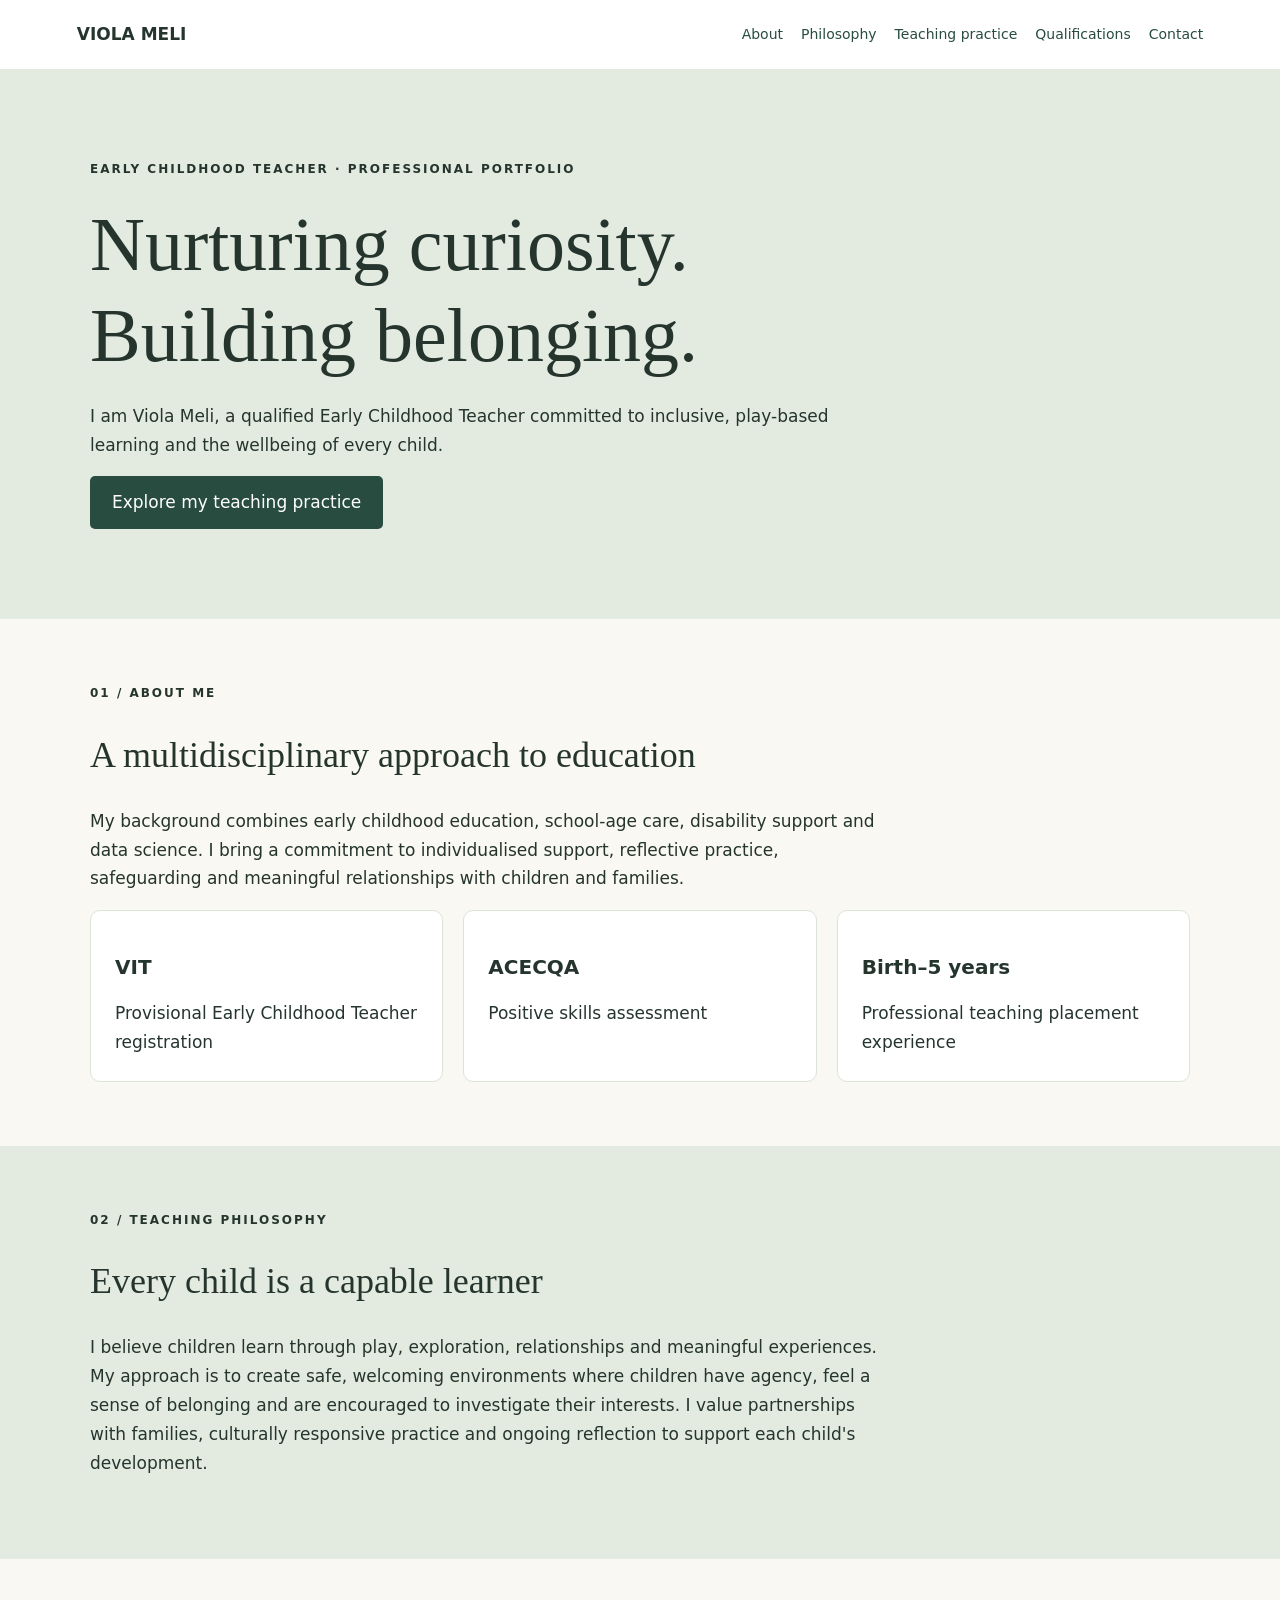
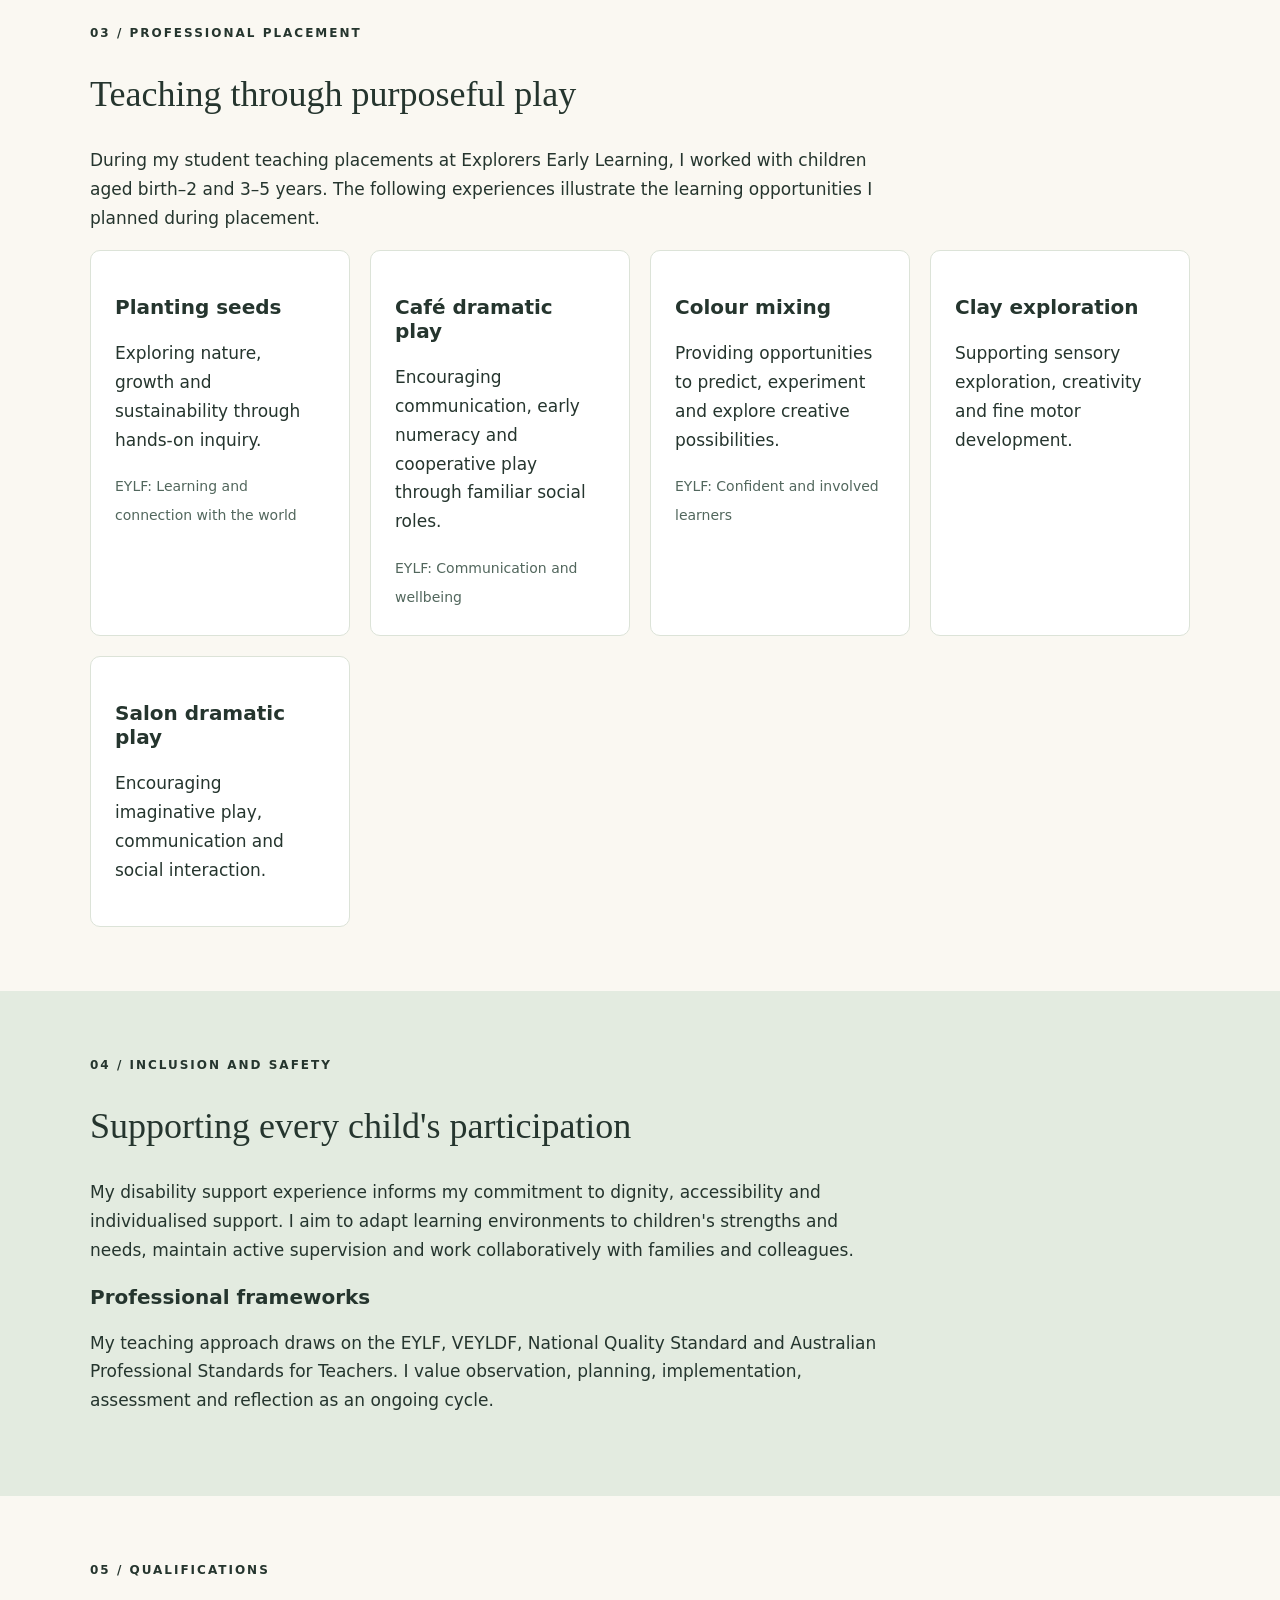
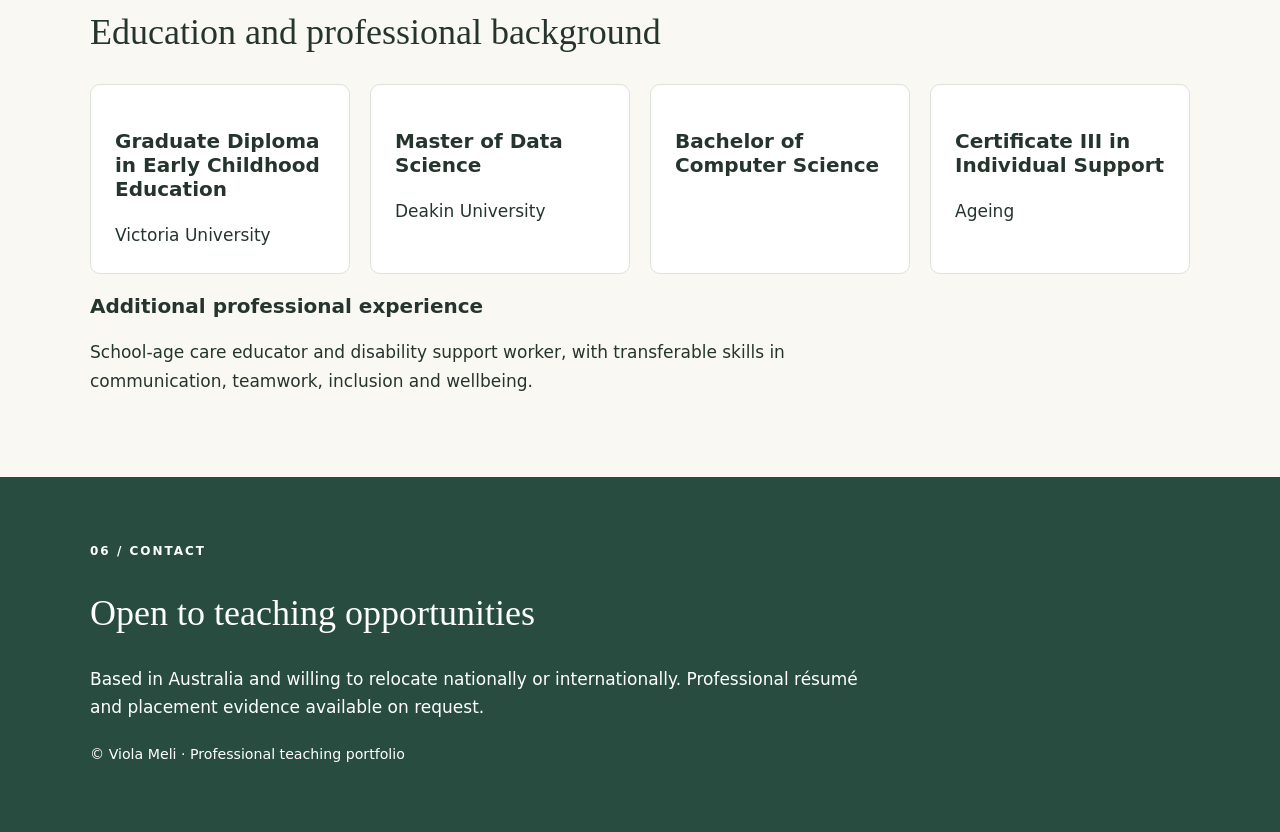
==== index.html @ 95e3c7f7 "Add files via upload Create professional teaching portfolio." ====
<!doctype html><html lang="en"><head><meta charset="utf-8"><meta name="viewport" content="width=device-width,initial-scale=1"><meta name="description" content="Viola Meli — Early Childhood Teacher professional portfolio"><title>Viola Meli | Early Childhood Teacher</title><style>
:root{--green:#284d40;--sage:#e3ebe0;--cream:#faf8f2;--ink:#25352e}*{box-sizing:border-box}html{scroll-behavior:smooth}body{margin:0;background:var(--cream);color:var(--ink);font:17px/1.7 system-ui,sans-serif}header,section,footer{padding:clamp(24px,5vw,70px) max(6vw,calc((100vw - 1100px)/2))}nav{display:flex;flex-wrap:wrap;gap:18px;align-items:center;padding:20px 6%;background:white}nav strong{margin-right:auto}a{color:var(--green)}nav a{text-decoration:none;font-size:14px}header{background:var(--sage);padding-top:90px;padding-bottom:90px}h1,h2,h3{line-height:1.2}h1,h2{font-family:Georgia,serif;font-weight:normal}h1{font-size:clamp(40px,7vw,76px);max-width:850px;margin:20px 0}h2{font-size:36px}h3{font-size:20px}.eyebrow{font-size:12px;letter-spacing:2px;text-transform:uppercase;font-weight:bold}.button{display:inline-block;background:var(--green);color:white;padding:12px 22px;border-radius:5px;text-decoration:none}.grid{display:grid;grid-template-columns:repeat(auto-fit,minmax(min(100%,250px),1fr));gap:20px}.tile{background:white;border:1px solid #dce3d8;border-radius:10px;padding:24px}.muted{color:#52675d;font-size:14px}.band{background:var(--sage)}footer{background:var(--green);color:white}footer a{color:white}p{max-width:800px}a:focus-visible{outline:3px solid #a67d34;outline-offset:4px}</style></head><body><nav aria-label="Main navigation"><strong>VIOLA MELI</strong><a href="#about">About</a><a href="#philosophy">Philosophy</a><a href="#practice">Teaching practice</a><a href="#qualifications">Qualifications</a><a href="#contact">Contact</a></nav><header><div class="eyebrow">Early Childhood Teacher · Professional Portfolio</div><h1>Nurturing curiosity.<br>Building belonging.</h1><p>I am Viola Meli, a qualified Early Childhood Teacher committed to inclusive, play-based learning and the wellbeing of every child.</p><a class="button" href="#practice">Explore my teaching practice</a></header><section id="about"><div class="eyebrow">01 / About me</div><h2>A multidisciplinary approach to education</h2><p>My background combines early childhood education, school-age care, disability support and data science. I bring a commitment to individualised support, reflective practice, safeguarding and meaningful relationships with children and families.</p><div class="grid"><article class="tile"><h3>VIT</h3>Provisional Early Childhood Teacher registration</article><article class="tile"><h3>ACECQA</h3>Positive skills assessment</article><article class="tile"><h3>Birth–5 years</h3>Professional teaching placement experience</article></div></section><section id="philosophy" class="band"><div class="eyebrow">02 / Teaching philosophy</div><h2>Every child is a capable learner</h2><p>I believe children learn through play, exploration, relationships and meaningful experiences. My approach is to create safe, welcoming environments where children have agency, feel a sense of belonging and are encouraged to investigate their interests. I value partnerships with families, culturally responsive practice and ongoing reflection to support each child's development.</p></section><section id="practice"><div class="eyebrow">03 / Professional placement</div><h2>Teaching through purposeful play</h2><p>During my student teaching placements at Explorers Early Learning, I worked with children aged birth–2 and 3–5 years. The following experiences illustrate the learning opportunities I planned during placement.</p><div class="grid"><article class="tile"><h3>Planting seeds</h3><p>Exploring nature, growth and sustainability through hands-on inquiry.</p><span class="muted">EYLF: Learning and connection with the world</span></article><article class="tile"><h3>Café dramatic play</h3><p>Encouraging communication, early numeracy and cooperative play through familiar social roles.</p><span class="muted">EYLF: Communication and wellbeing</span></article><article class="tile"><h3>Colour mixing</h3><p>Providing opportunities to predict, experiment and explore creative possibilities.</p><span class="muted">EYLF: Confident and involved learners</span></article><article class="tile"><h3>Clay exploration</h3><p>Supporting sensory exploration, creativity and fine motor development.</p></article><article class="tile"><h3>Salon dramatic play</h3><p>Encouraging imaginative play, communication and social interaction.</p></article></div></section><section class="band"><div class="eyebrow">04 / Inclusion and safety</div><h2>Supporting every child's participation</h2><p>My disability support experience informs my commitment to dignity, accessibility and individualised support. I aim to adapt learning environments to children's strengths and needs, maintain active supervision and work collaboratively with families and colleagues.</p><h3>Professional frameworks</h3><p>My teaching approach draws on the EYLF, VEYLDF, National Quality Standard and Australian Professional Standards for Teachers. I value observation, planning, implementation, assessment and reflection as an ongoing cycle.</p></section><section id="qualifications"><div class="eyebrow">05 / Qualifications</div><h2>Education and professional background</h2><div class="grid"><article class="tile"><h3>Graduate Diploma in Early Childhood Education</h3>Victoria University</article><article class="tile"><h3>Master of Data Science</h3>Deakin University</article><article class="tile"><h3>Bachelor of Computer Science</h3></article><article class="tile"><h3>Certificate III in Individual Support</h3>Ageing</article></div><h3>Additional professional experience</h3><p>School-age care educator and disability support worker, with transferable skills in communication, teamwork, inclusion and wellbeing.</p></section><footer id="contact"><div class="eyebrow">06 / Contact</div><h2>Open to teaching opportunities</h2><p>Based in Australia and willing to relocate nationally or internationally. Professional résumé and placement evidence available on request.</p><!-- Add a professional email or LinkedIn link here before sharing with recruiters. --><small>© Viola Meli · Professional teaching portfolio</small></footer></body></html>
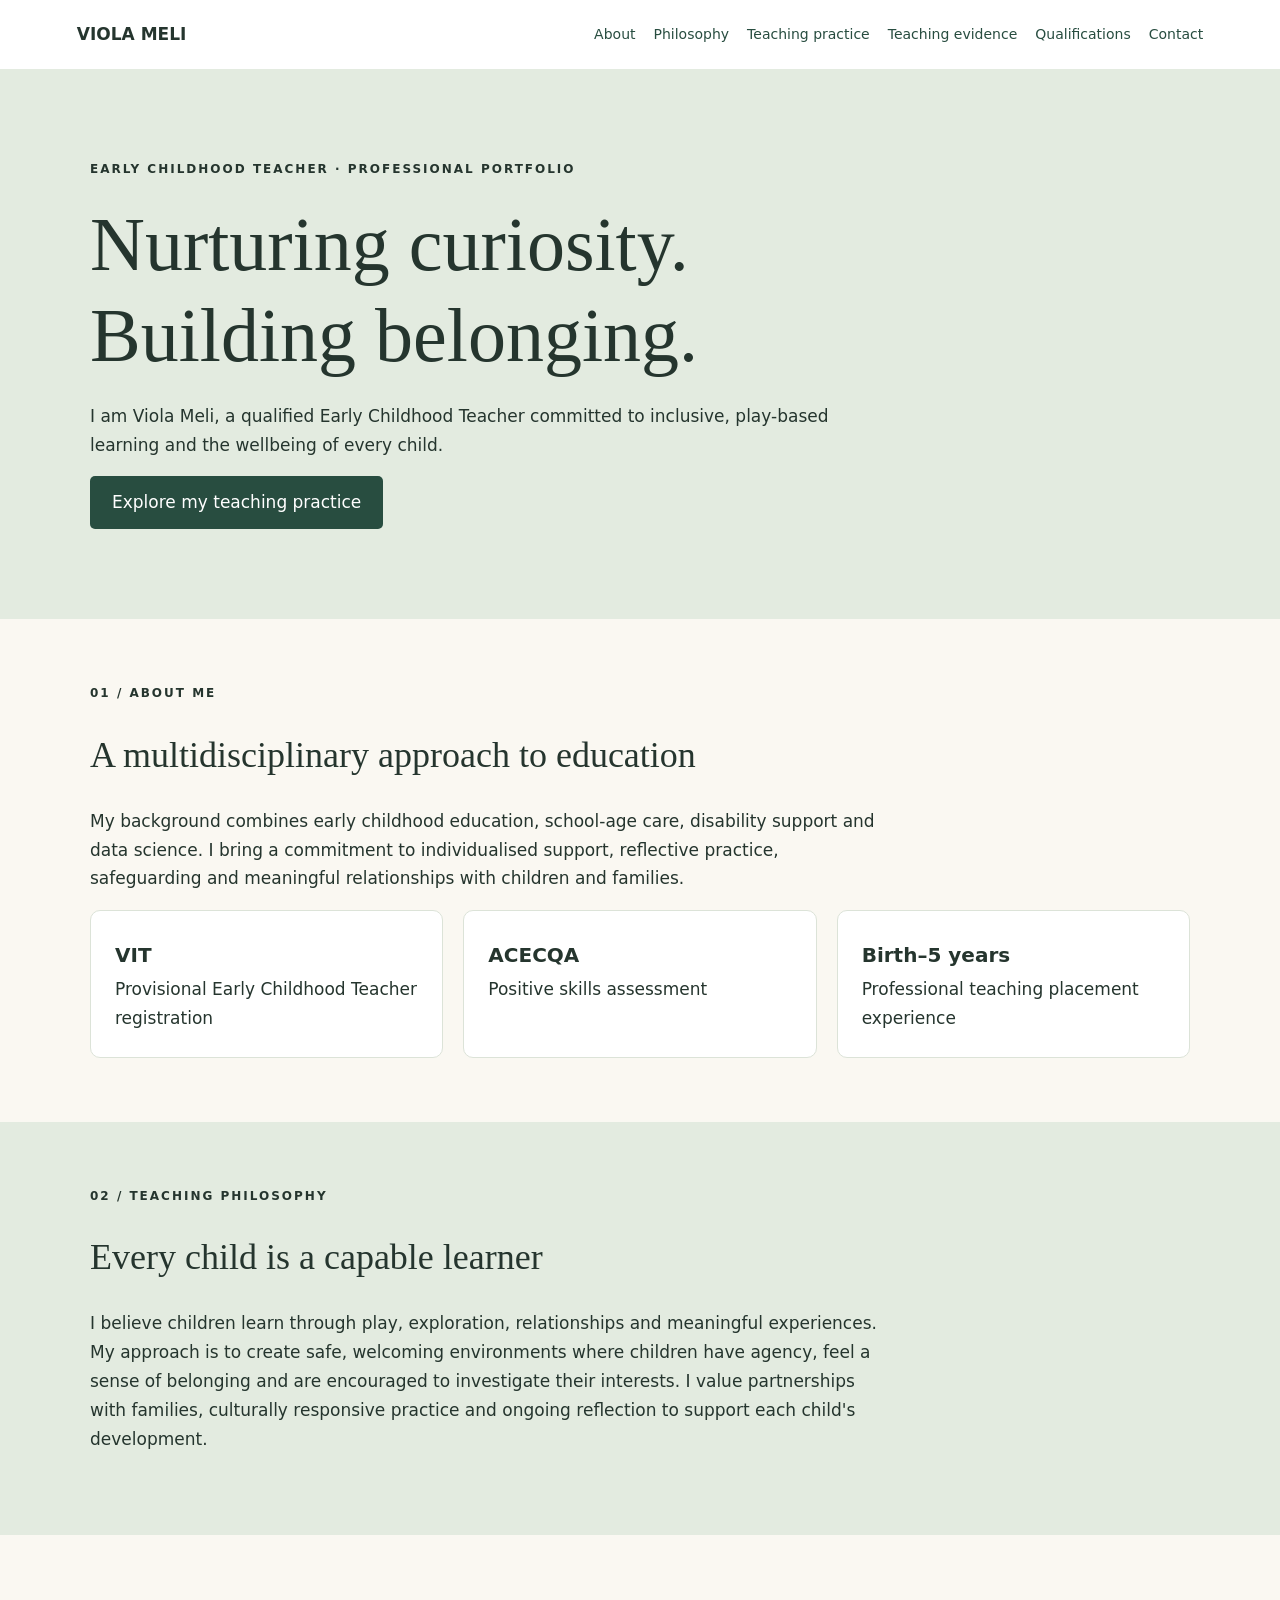
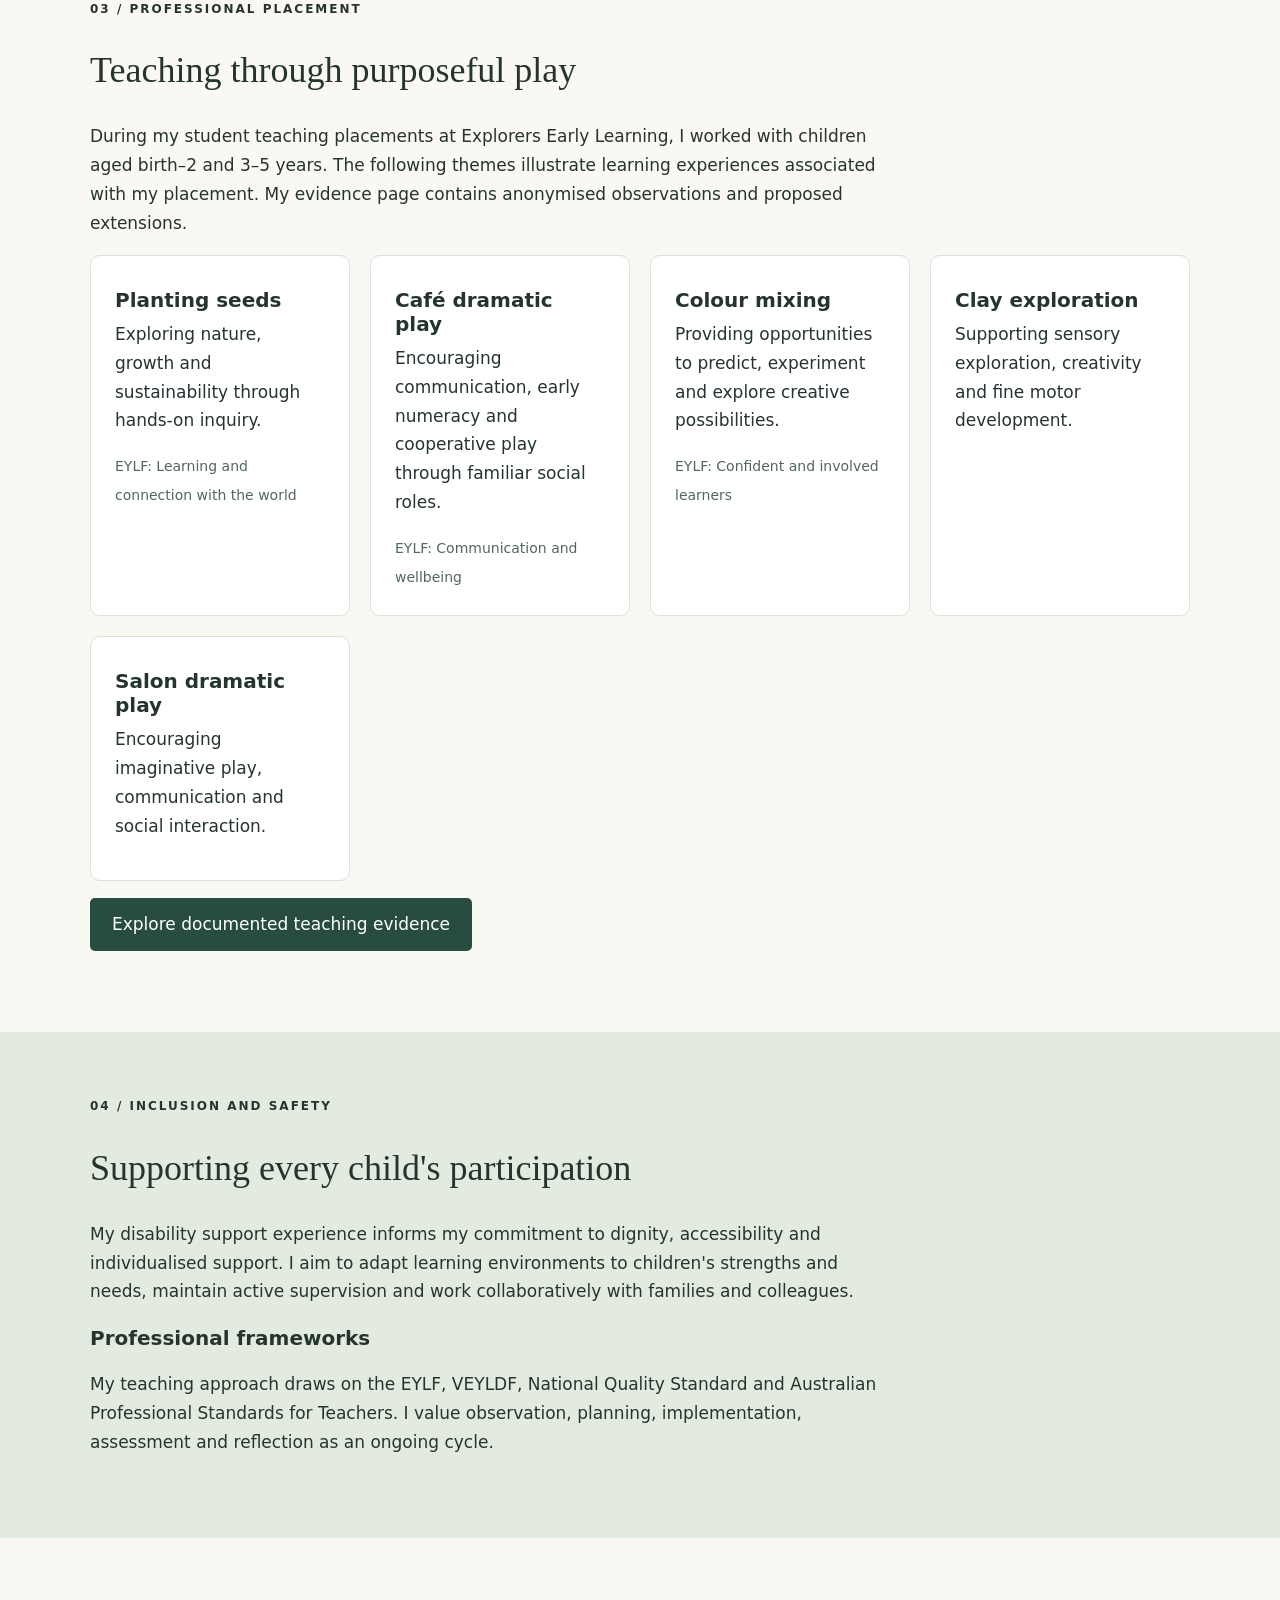
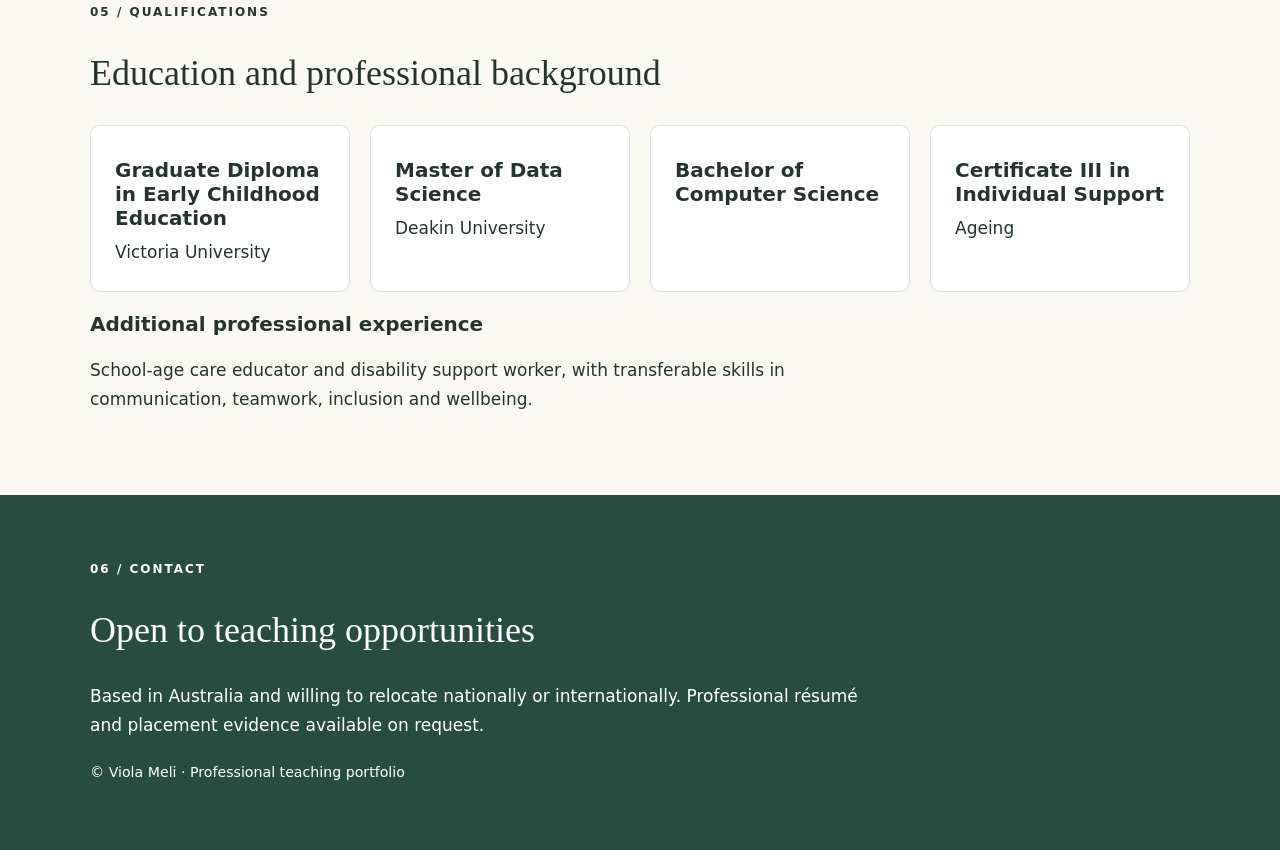
==== commit 0dac666b: "Add files via upload" ====
--- a/index.html
+++ b/index.html
@@ -1,2 +1 @@
-<!doctype html><html lang="en"><head><meta charset="utf-8"><meta name="viewport" content="width=device-width,initial-scale=1"><meta name="description" content="Viola Meli — Early Childhood Teacher professional portfolio"><title>Viola Meli | Early Childhood Teacher</title><style>
-:root{--green:#284d40;--sage:#e3ebe0;--cream:#faf8f2;--ink:#25352e}*{box-sizing:border-box}html{scroll-behavior:smooth}body{margin:0;background:var(--cream);color:var(--ink);font:17px/1.7 system-ui,sans-serif}header,section,footer{padding:clamp(24px,5vw,70px) max(6vw,calc((100vw - 1100px)/2))}nav{display:flex;flex-wrap:wrap;gap:18px;align-items:center;padding:20px 6%;background:white}nav strong{margin-right:auto}a{color:var(--green)}nav a{text-decoration:none;font-size:14px}header{background:var(--sage);padding-top:90px;padding-bottom:90px}h1,h2,h3{line-height:1.2}h1,h2{font-family:Georgia,serif;font-weight:normal}h1{font-size:clamp(40px,7vw,76px);max-width:850px;margin:20px 0}h2{font-size:36px}h3{font-size:20px}.eyebrow{font-size:12px;letter-spacing:2px;text-transform:uppercase;font-weight:bold}.button{display:inline-block;background:var(--green);color:white;padding:12px 22px;border-radius:5px;text-decoration:none}.grid{display:grid;grid-template-columns:repeat(auto-fit,minmax(min(100%,250px),1fr));gap:20px}.tile{background:white;border:1px solid #dce3d8;border-radius:10px;padding:24px}.muted{color:#52675d;font-size:14px}.band{background:var(--sage)}footer{background:var(--green);color:white}footer a{color:white}p{max-width:800px}a:focus-visible{outline:3px solid #a67d34;outline-offset:4px}</style></head><body><nav aria-label="Main navigation"><strong>VIOLA MELI</strong><a href="#about">About</a><a href="#philosophy">Philosophy</a><a href="#practice">Teaching practice</a><a href="#qualifications">Qualifications</a><a href="#contact">Contact</a></nav><header><div class="eyebrow">Early Childhood Teacher · Professional Portfolio</div><h1>Nurturing curiosity.<br>Building belonging.</h1><p>I am Viola Meli, a qualified Early Childhood Teacher committed to inclusive, play-based learning and the wellbeing of every child.</p><a class="button" href="#practice">Explore my teaching practice</a></header><section id="about"><div class="eyebrow">01 / About me</div><h2>A multidisciplinary approach to education</h2><p>My background combines early childhood education, school-age care, disability support and data science. I bring a commitment to individualised support, reflective practice, safeguarding and meaningful relationships with children and families.</p><div class="grid"><article class="tile"><h3>VIT</h3>Provisional Early Childhood Teacher registration</article><article class="tile"><h3>ACECQA</h3>Positive skills assessment</article><article class="tile"><h3>Birth–5 years</h3>Professional teaching placement experience</article></div></section><section id="philosophy" class="band"><div class="eyebrow">02 / Teaching philosophy</div><h2>Every child is a capable learner</h2><p>I believe children learn through play, exploration, relationships and meaningful experiences. My approach is to create safe, welcoming environments where children have agency, feel a sense of belonging and are encouraged to investigate their interests. I value partnerships with families, culturally responsive practice and ongoing reflection to support each child's development.</p></section><section id="practice"><div class="eyebrow">03 / Professional placement</div><h2>Teaching through purposeful play</h2><p>During my student teaching placements at Explorers Early Learning, I worked with children aged birth–2 and 3–5 years. The following experiences illustrate the learning opportunities I planned during placement.</p><div class="grid"><article class="tile"><h3>Planting seeds</h3><p>Exploring nature, growth and sustainability through hands-on inquiry.</p><span class="muted">EYLF: Learning and connection with the world</span></article><article class="tile"><h3>Café dramatic play</h3><p>Encouraging communication, early numeracy and cooperative play through familiar social roles.</p><span class="muted">EYLF: Communication and wellbeing</span></article><article class="tile"><h3>Colour mixing</h3><p>Providing opportunities to predict, experiment and explore creative possibilities.</p><span class="muted">EYLF: Confident and involved learners</span></article><article class="tile"><h3>Clay exploration</h3><p>Supporting sensory exploration, creativity and fine motor development.</p></article><article class="tile"><h3>Salon dramatic play</h3><p>Encouraging imaginative play, communication and social interaction.</p></article></div></section><section class="band"><div class="eyebrow">04 / Inclusion and safety</div><h2>Supporting every child's participation</h2><p>My disability support experience informs my commitment to dignity, accessibility and individualised support. I aim to adapt learning environments to children's strengths and needs, maintain active supervision and work collaboratively with families and colleagues.</p><h3>Professional frameworks</h3><p>My teaching approach draws on the EYLF, VEYLDF, National Quality Standard and Australian Professional Standards for Teachers. I value observation, planning, implementation, assessment and reflection as an ongoing cycle.</p></section><section id="qualifications"><div class="eyebrow">05 / Qualifications</div><h2>Education and professional background</h2><div class="grid"><article class="tile"><h3>Graduate Diploma in Early Childhood Education</h3>Victoria University</article><article class="tile"><h3>Master of Data Science</h3>Deakin University</article><article class="tile"><h3>Bachelor of Computer Science</h3></article><article class="tile"><h3>Certificate III in Individual Support</h3>Ageing</article></div><h3>Additional professional experience</h3><p>School-age care educator and disability support worker, with transferable skills in communication, teamwork, inclusion and wellbeing.</p></section><footer id="contact"><div class="eyebrow">06 / Contact</div><h2>Open to teaching opportunities</h2><p>Based in Australia and willing to relocate nationally or internationally. Professional résumé and placement evidence available on request.</p><!-- Add a professional email or LinkedIn link here before sharing with recruiters. --><small>© Viola Meli · Professional teaching portfolio</small></footer></body></html>
+<!doctype html><html lang="en"><head><meta charset="utf-8"><meta name="viewport" content="width=device-width,initial-scale=1"><meta name="description" content="Viola Meli — Early Childhood Teacher professional portfolio"><title>Viola Meli | Early Childhood Teacher</title><link rel="stylesheet" href="style.css"></head><body><nav aria-label="Main navigation"><strong>VIOLA MELI</strong><a href="#about">About</a><a href="#philosophy">Philosophy</a><a href="#practice">Teaching practice</a><a href="portfolio.html">Teaching evidence</a><a href="#qualifications">Qualifications</a><a href="#contact">Contact</a></nav><header><div class="eyebrow">Early Childhood Teacher · Professional Portfolio</div><h1>Nurturing curiosity.<br>Building belonging.</h1><p>I am Viola Meli, a qualified Early Childhood Teacher committed to inclusive, play-based learning and the wellbeing of every child.</p><a class="button" href="#practice">Explore my teaching practice</a></header><section id="about"><div class="eyebrow">01 / About me</div><h2>A multidisciplinary approach to education</h2><p>My background combines early childhood education, school-age care, disability support and data science. I bring a commitment to individualised support, reflective practice, safeguarding and meaningful relationships with children and families.</p><div class="grid"><article class="tile"><h3>VIT</h3>Provisional Early Childhood Teacher registration</article><article class="tile"><h3>ACECQA</h3>Positive skills assessment</article><article class="tile"><h3>Birth–5 years</h3>Professional teaching placement experience</article></div></section><section id="philosophy" class="band"><div class="eyebrow">02 / Teaching philosophy</div><h2>Every child is a capable learner</h2><p>I believe children learn through play, exploration, relationships and meaningful experiences. My approach is to create safe, welcoming environments where children have agency, feel a sense of belonging and are encouraged to investigate their interests. I value partnerships with families, culturally responsive practice and ongoing reflection to support each child's development.</p></section><section id="practice"><div class="eyebrow">03 / Professional placement</div><h2>Teaching through purposeful play</h2><p>During my student teaching placements at Explorers Early Learning, I worked with children aged birth–2 and 3–5 years. The following themes illustrate learning experiences associated with my placement. My evidence page contains anonymised observations and proposed extensions.</p><div class="grid"><article class="tile"><h3>Planting seeds</h3><p>Exploring nature, growth and sustainability through hands-on inquiry.</p><span class="muted">EYLF: Learning and connection with the world</span></article><article class="tile"><h3>Café dramatic play</h3><p>Encouraging communication, early numeracy and cooperative play through familiar social roles.</p><span class="muted">EYLF: Communication and wellbeing</span></article><article class="tile"><h3>Colour mixing</h3><p>Providing opportunities to predict, experiment and explore creative possibilities.</p><span class="muted">EYLF: Confident and involved learners</span></article><article class="tile"><h3>Clay exploration</h3><p>Supporting sensory exploration, creativity and fine motor development.</p></article><article class="tile"><h3>Salon dramatic play</h3><p>Encouraging imaginative play, communication and social interaction.</p></article></div><p><a class="button" href="portfolio.html">Explore documented teaching evidence</a></p></section><section class="band"><div class="eyebrow">04 / Inclusion and safety</div><h2>Supporting every child's participation</h2><p>My disability support experience informs my commitment to dignity, accessibility and individualised support. I aim to adapt learning environments to children's strengths and needs, maintain active supervision and work collaboratively with families and colleagues.</p><h3>Professional frameworks</h3><p>My teaching approach draws on the EYLF, VEYLDF, National Quality Standard and Australian Professional Standards for Teachers. I value observation, planning, implementation, assessment and reflection as an ongoing cycle.</p></section><section id="qualifications"><div class="eyebrow">05 / Qualifications</div><h2>Education and professional background</h2><div class="grid"><article class="tile"><h3>Graduate Diploma in Early Childhood Education</h3>Victoria University</article><article class="tile"><h3>Master of Data Science</h3>Deakin University</article><article class="tile"><h3>Bachelor of Computer Science</h3></article><article class="tile"><h3>Certificate III in Individual Support</h3>Ageing</article></div><h3>Additional professional experience</h3><p>School-age care educator and disability support worker, with transferable skills in communication, teamwork, inclusion and wellbeing.</p></section><footer id="contact"><div class="eyebrow">06 / Contact</div><h2>Open to teaching opportunities</h2><p>Based in Australia and willing to relocate nationally or internationally. Professional résumé and placement evidence available on request.</p><!-- Add a professional email or LinkedIn link here before sharing with recruiters. --><small>© Viola Meli · Professional teaching portfolio</small></footer></body></html>
--- a/style.css
+++ b/style.css
@@ -0,0 +1,4 @@
+
+:root{--green:#284d40;--sage:#e3ebe0;--cream:#faf8f2;--ink:#25352e}*{box-sizing:border-box}html{scroll-behavior:smooth}body{margin:0;background:var(--cream);color:var(--ink);font:17px/1.7 system-ui,sans-serif}header,section,footer{padding:clamp(24px,5vw,70px) max(6vw,calc((100vw - 1100px)/2))}nav{display:flex;flex-wrap:wrap;gap:18px;align-items:center;padding:20px 6%;background:white}nav strong{margin-right:auto}a{color:var(--green)}nav a{text-decoration:none;font-size:14px}header{background:var(--sage);padding-top:90px;padding-bottom:90px}h1,h2,h3{line-height:1.2}h1,h2{font-family:Georgia,serif;font-weight:normal}h1{font-size:clamp(40px,7vw,76px);max-width:850px;margin:20px 0}h2{font-size:36px}h3{font-size:20px}.eyebrow{font-size:12px;letter-spacing:2px;text-transform:uppercase;font-weight:bold}.button{display:inline-block;background:var(--green);color:white;padding:12px 22px;border-radius:5px;text-decoration:none}.grid{display:grid;grid-template-columns:repeat(auto-fit,minmax(min(100%,250px),1fr));gap:20px}.tile{background:white;border:1px solid #dce3d8;border-radius:10px;padding:24px}.muted{color:#52675d;font-size:14px}.band{background:var(--sage)}footer{background:var(--green);color:white}footer a{color:white}p{max-width:800px}a:focus-visible{outline:3px solid #a67d34;outline-offset:4px}
+ details{margin-top:16px}summary{cursor:pointer;font-weight:600;color:var(--green)}select{font:inherit;padding:10px;border:1px solid #a6b5a9;border-radius:5px;background:white;color:var(--ink)}.tags{font-size:13px;color:var(--green);font-weight:600}.evidence-grid{display:grid;grid-template-columns:repeat(auto-fit,minmax(min(100%,340px),1fr));gap:20px}.tile p{margin:8px 0 16px}.tile h3{margin:8px 0}.tile h4{margin-bottom:0} 
+[hidden]{display:none!important}
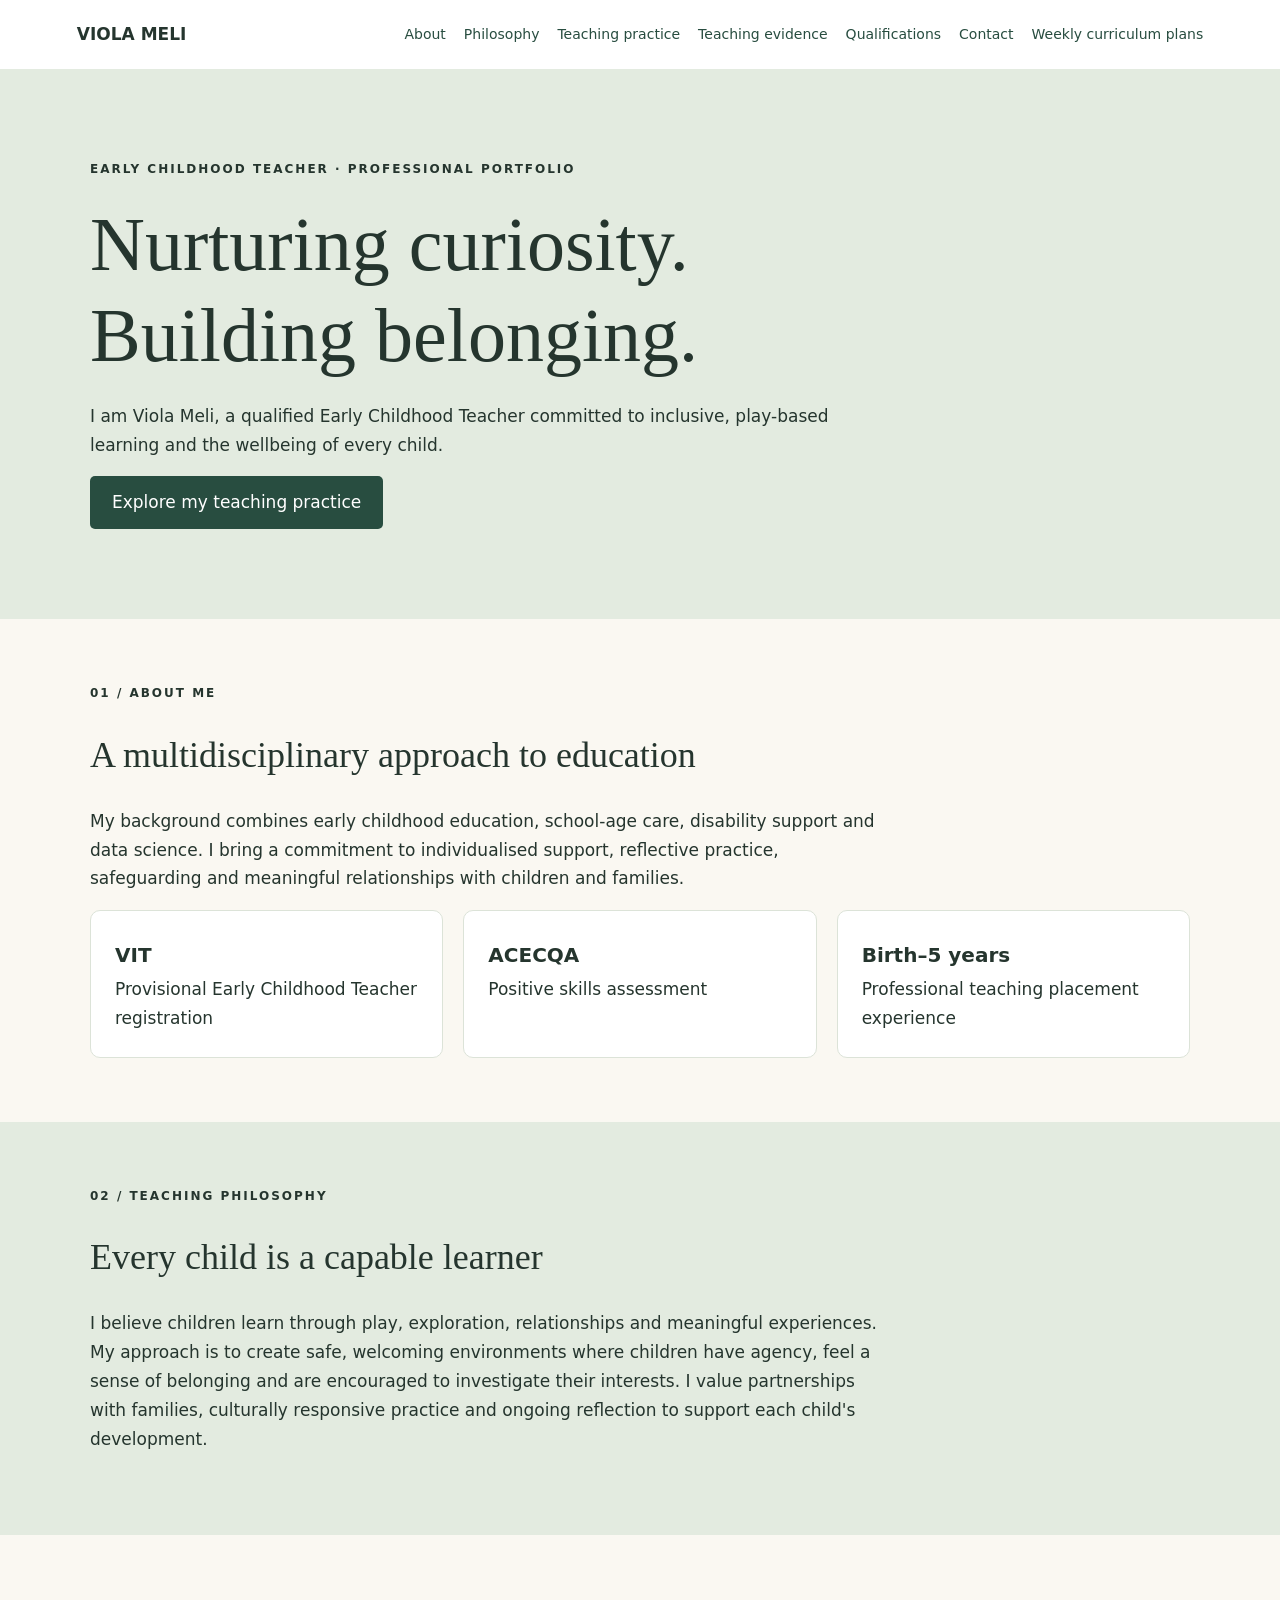
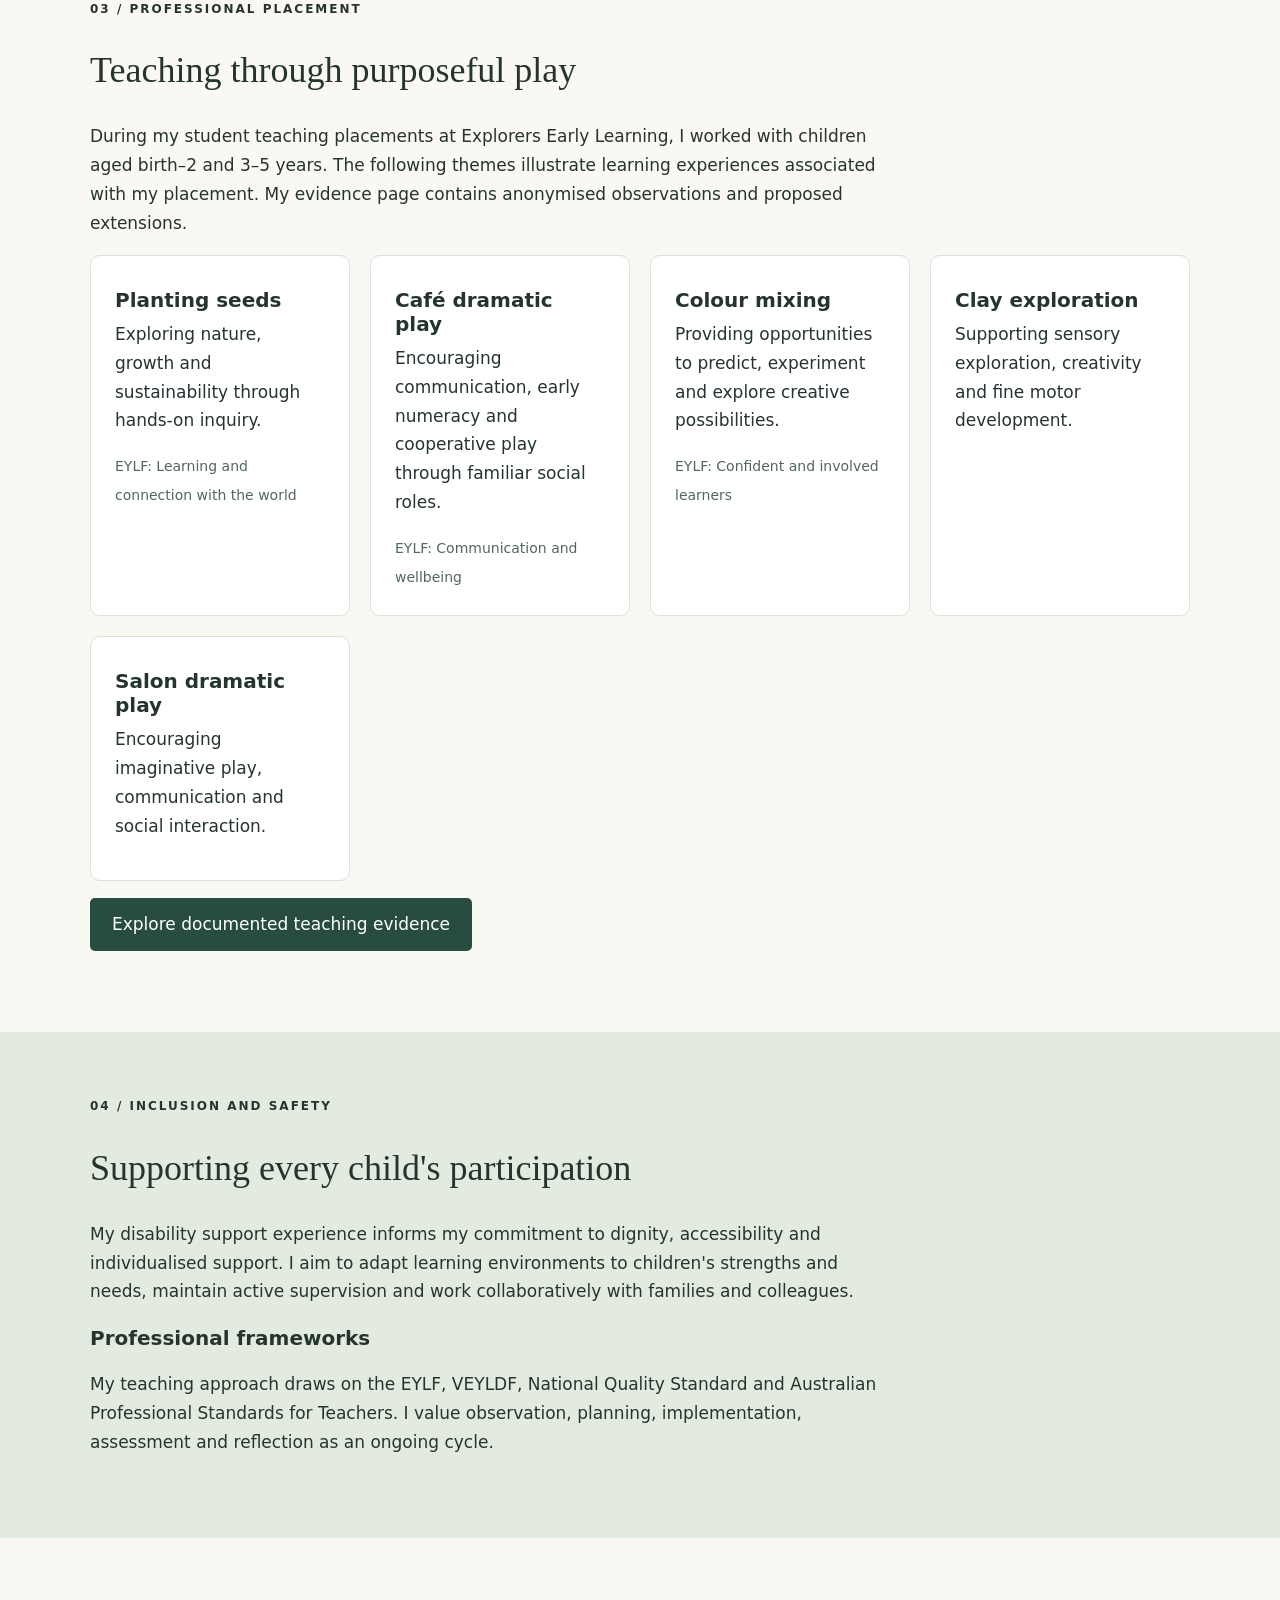
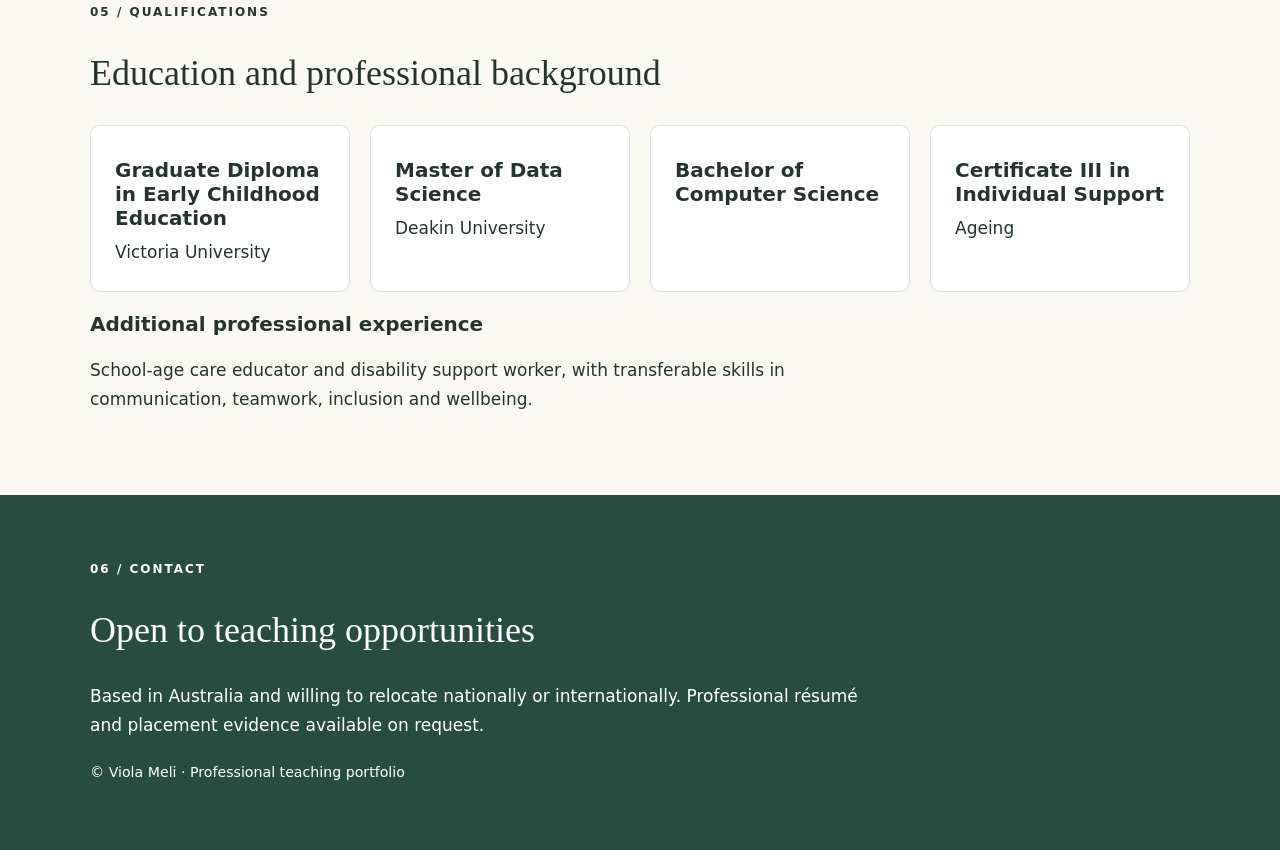
==== commit 1bc6c9f0: "Add files via upload latest update" ====
--- a/index.html
+++ b/index.html
@@ -1 +1 @@
-<!doctype html><html lang="en"><head><meta charset="utf-8"><meta name="viewport" content="width=device-width,initial-scale=1"><meta name="description" content="Viola Meli — Early Childhood Teacher professional portfolio"><title>Viola Meli | Early Childhood Teacher</title><link rel="stylesheet" href="style.css"></head><body><nav aria-label="Main navigation"><strong>VIOLA MELI</strong><a href="#about">About</a><a href="#philosophy">Philosophy</a><a href="#practice">Teaching practice</a><a href="portfolio.html">Teaching evidence</a><a href="#qualifications">Qualifications</a><a href="#contact">Contact</a></nav><header><div class="eyebrow">Early Childhood Teacher · Professional Portfolio</div><h1>Nurturing curiosity.<br>Building belonging.</h1><p>I am Viola Meli, a qualified Early Childhood Teacher committed to inclusive, play-based learning and the wellbeing of every child.</p><a class="button" href="#practice">Explore my teaching practice</a></header><section id="about"><div class="eyebrow">01 / About me</div><h2>A multidisciplinary approach to education</h2><p>My background combines early childhood education, school-age care, disability support and data science. I bring a commitment to individualised support, reflective practice, safeguarding and meaningful relationships with children and families.</p><div class="grid"><article class="tile"><h3>VIT</h3>Provisional Early Childhood Teacher registration</article><article class="tile"><h3>ACECQA</h3>Positive skills assessment</article><article class="tile"><h3>Birth–5 years</h3>Professional teaching placement experience</article></div></section><section id="philosophy" class="band"><div class="eyebrow">02 / Teaching philosophy</div><h2>Every child is a capable learner</h2><p>I believe children learn through play, exploration, relationships and meaningful experiences. My approach is to create safe, welcoming environments where children have agency, feel a sense of belonging and are encouraged to investigate their interests. I value partnerships with families, culturally responsive practice and ongoing reflection to support each child's development.</p></section><section id="practice"><div class="eyebrow">03 / Professional placement</div><h2>Teaching through purposeful play</h2><p>During my student teaching placements at Explorers Early Learning, I worked with children aged birth–2 and 3–5 years. The following themes illustrate learning experiences associated with my placement. My evidence page contains anonymised observations and proposed extensions.</p><div class="grid"><article class="tile"><h3>Planting seeds</h3><p>Exploring nature, growth and sustainability through hands-on inquiry.</p><span class="muted">EYLF: Learning and connection with the world</span></article><article class="tile"><h3>Café dramatic play</h3><p>Encouraging communication, early numeracy and cooperative play through familiar social roles.</p><span class="muted">EYLF: Communication and wellbeing</span></article><article class="tile"><h3>Colour mixing</h3><p>Providing opportunities to predict, experiment and explore creative possibilities.</p><span class="muted">EYLF: Confident and involved learners</span></article><article class="tile"><h3>Clay exploration</h3><p>Supporting sensory exploration, creativity and fine motor development.</p></article><article class="tile"><h3>Salon dramatic play</h3><p>Encouraging imaginative play, communication and social interaction.</p></article></div><p><a class="button" href="portfolio.html">Explore documented teaching evidence</a></p></section><section class="band"><div class="eyebrow">04 / Inclusion and safety</div><h2>Supporting every child's participation</h2><p>My disability support experience informs my commitment to dignity, accessibility and individualised support. I aim to adapt learning environments to children's strengths and needs, maintain active supervision and work collaboratively with families and colleagues.</p><h3>Professional frameworks</h3><p>My teaching approach draws on the EYLF, VEYLDF, National Quality Standard and Australian Professional Standards for Teachers. I value observation, planning, implementation, assessment and reflection as an ongoing cycle.</p></section><section id="qualifications"><div class="eyebrow">05 / Qualifications</div><h2>Education and professional background</h2><div class="grid"><article class="tile"><h3>Graduate Diploma in Early Childhood Education</h3>Victoria University</article><article class="tile"><h3>Master of Data Science</h3>Deakin University</article><article class="tile"><h3>Bachelor of Computer Science</h3></article><article class="tile"><h3>Certificate III in Individual Support</h3>Ageing</article></div><h3>Additional professional experience</h3><p>School-age care educator and disability support worker, with transferable skills in communication, teamwork, inclusion and wellbeing.</p></section><footer id="contact"><div class="eyebrow">06 / Contact</div><h2>Open to teaching opportunities</h2><p>Based in Australia and willing to relocate nationally or internationally. Professional résumé and placement evidence available on request.</p><!-- Add a professional email or LinkedIn link here before sharing with recruiters. --><small>© Viola Meli · Professional teaching portfolio</small></footer></body></html>
+<!doctype html><html lang="en"><head><meta charset="utf-8"><meta name="viewport" content="width=device-width,initial-scale=1"><meta name="description" content="Viola Meli — Early Childhood Teacher professional portfolio"><title>Viola Meli | Early Childhood Teacher</title><link rel="stylesheet" href="style.css"></head><body><nav aria-label="Main navigation"><strong>VIOLA MELI</strong><a href="#about">About</a><a href="#philosophy">Philosophy</a><a href="#practice">Teaching practice</a><a href="portfolio.html">Teaching evidence</a><a href="#qualifications">Qualifications</a><a href="#contact">Contact</a><a href="weekly-plans.html">Weekly curriculum plans</a></nav><header><div class="eyebrow">Early Childhood Teacher · Professional Portfolio</div><h1>Nurturing curiosity.<br>Building belonging.</h1><p>I am Viola Meli, a qualified Early Childhood Teacher committed to inclusive, play-based learning and the wellbeing of every child.</p><a class="button" href="#practice">Explore my teaching practice</a></header><section id="about"><div class="eyebrow">01 / About me</div><h2>A multidisciplinary approach to education</h2><p>My background combines early childhood education, school-age care, disability support and data science. I bring a commitment to individualised support, reflective practice, safeguarding and meaningful relationships with children and families.</p><div class="grid"><article class="tile"><h3>VIT</h3>Provisional Early Childhood Teacher registration</article><article class="tile"><h3>ACECQA</h3>Positive skills assessment</article><article class="tile"><h3>Birth–5 years</h3>Professional teaching placement experience</article></div></section><section id="philosophy" class="band"><div class="eyebrow">02 / Teaching philosophy</div><h2>Every child is a capable learner</h2><p>I believe children learn through play, exploration, relationships and meaningful experiences. My approach is to create safe, welcoming environments where children have agency, feel a sense of belonging and are encouraged to investigate their interests. I value partnerships with families, culturally responsive practice and ongoing reflection to support each child's development.</p></section><section id="practice"><div class="eyebrow">03 / Professional placement</div><h2>Teaching through purposeful play</h2><p>During my student teaching placements at Explorers Early Learning, I worked with children aged birth–2 and 3–5 years. The following themes illustrate learning experiences associated with my placement. My evidence page contains anonymised observations and proposed extensions.</p><div class="grid"><article class="tile"><h3>Planting seeds</h3><p>Exploring nature, growth and sustainability through hands-on inquiry.</p><span class="muted">EYLF: Learning and connection with the world</span></article><article class="tile"><h3>Café dramatic play</h3><p>Encouraging communication, early numeracy and cooperative play through familiar social roles.</p><span class="muted">EYLF: Communication and wellbeing</span></article><article class="tile"><h3>Colour mixing</h3><p>Providing opportunities to predict, experiment and explore creative possibilities.</p><span class="muted">EYLF: Confident and involved learners</span></article><article class="tile"><h3>Clay exploration</h3><p>Supporting sensory exploration, creativity and fine motor development.</p></article><article class="tile"><h3>Salon dramatic play</h3><p>Encouraging imaginative play, communication and social interaction.</p></article></div><p><a class="button" href="portfolio.html">Explore documented teaching evidence</a></p></section><section class="band"><div class="eyebrow">04 / Inclusion and safety</div><h2>Supporting every child's participation</h2><p>My disability support experience informs my commitment to dignity, accessibility and individualised support. I aim to adapt learning environments to children's strengths and needs, maintain active supervision and work collaboratively with families and colleagues.</p><h3>Professional frameworks</h3><p>My teaching approach draws on the EYLF, VEYLDF, National Quality Standard and Australian Professional Standards for Teachers. I value observation, planning, implementation, assessment and reflection as an ongoing cycle.</p></section><section id="qualifications"><div class="eyebrow">05 / Qualifications</div><h2>Education and professional background</h2><div class="grid"><article class="tile"><h3>Graduate Diploma in Early Childhood Education</h3>Victoria University</article><article class="tile"><h3>Master of Data Science</h3>Deakin University</article><article class="tile"><h3>Bachelor of Computer Science</h3></article><article class="tile"><h3>Certificate III in Individual Support</h3>Ageing</article></div><h3>Additional professional experience</h3><p>School-age care educator and disability support worker, with transferable skills in communication, teamwork, inclusion and wellbeing.</p></section><footer id="contact"><div class="eyebrow">06 / Contact</div><h2>Open to teaching opportunities</h2><p>Based in Australia and willing to relocate nationally or internationally. Professional résumé and placement evidence available on request.</p><!-- Add a professional email or LinkedIn link here before sharing with recruiters. --><small>© Viola Meli · Professional teaching portfolio</small></footer></body></html>
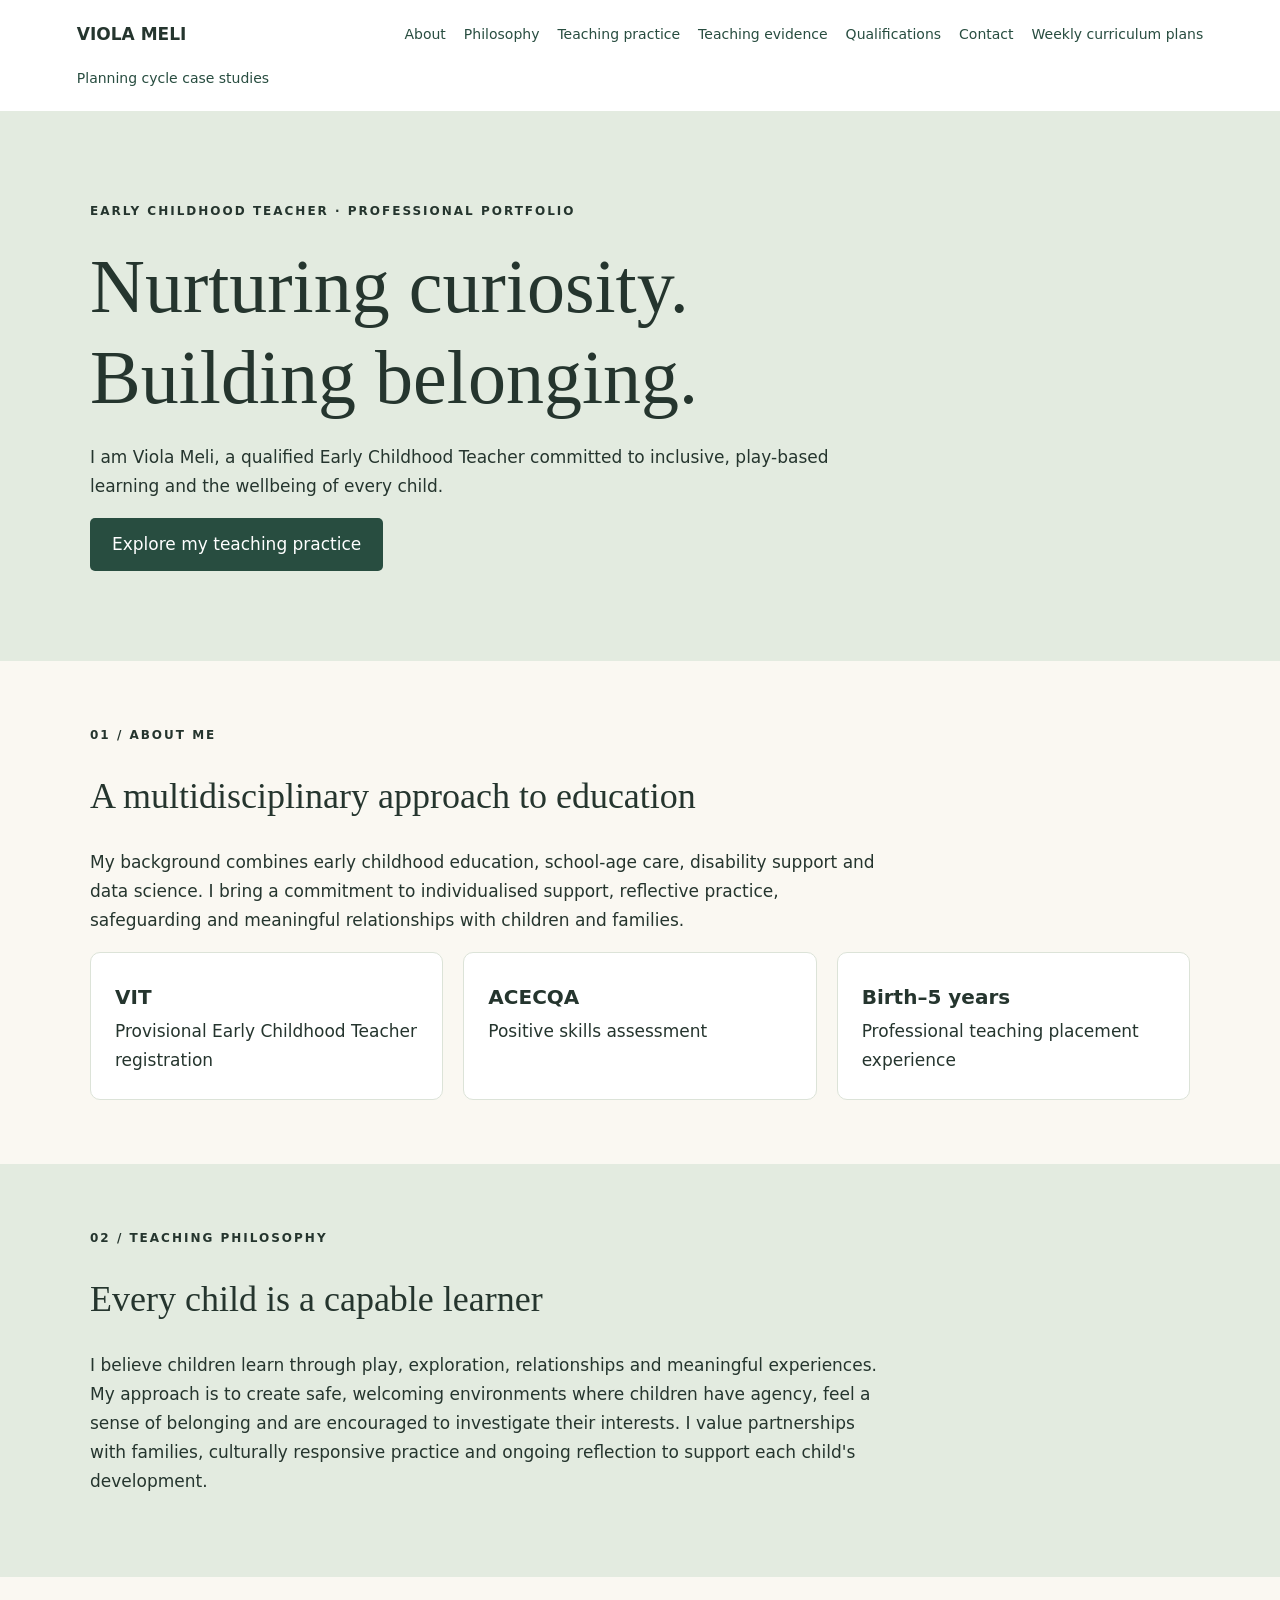
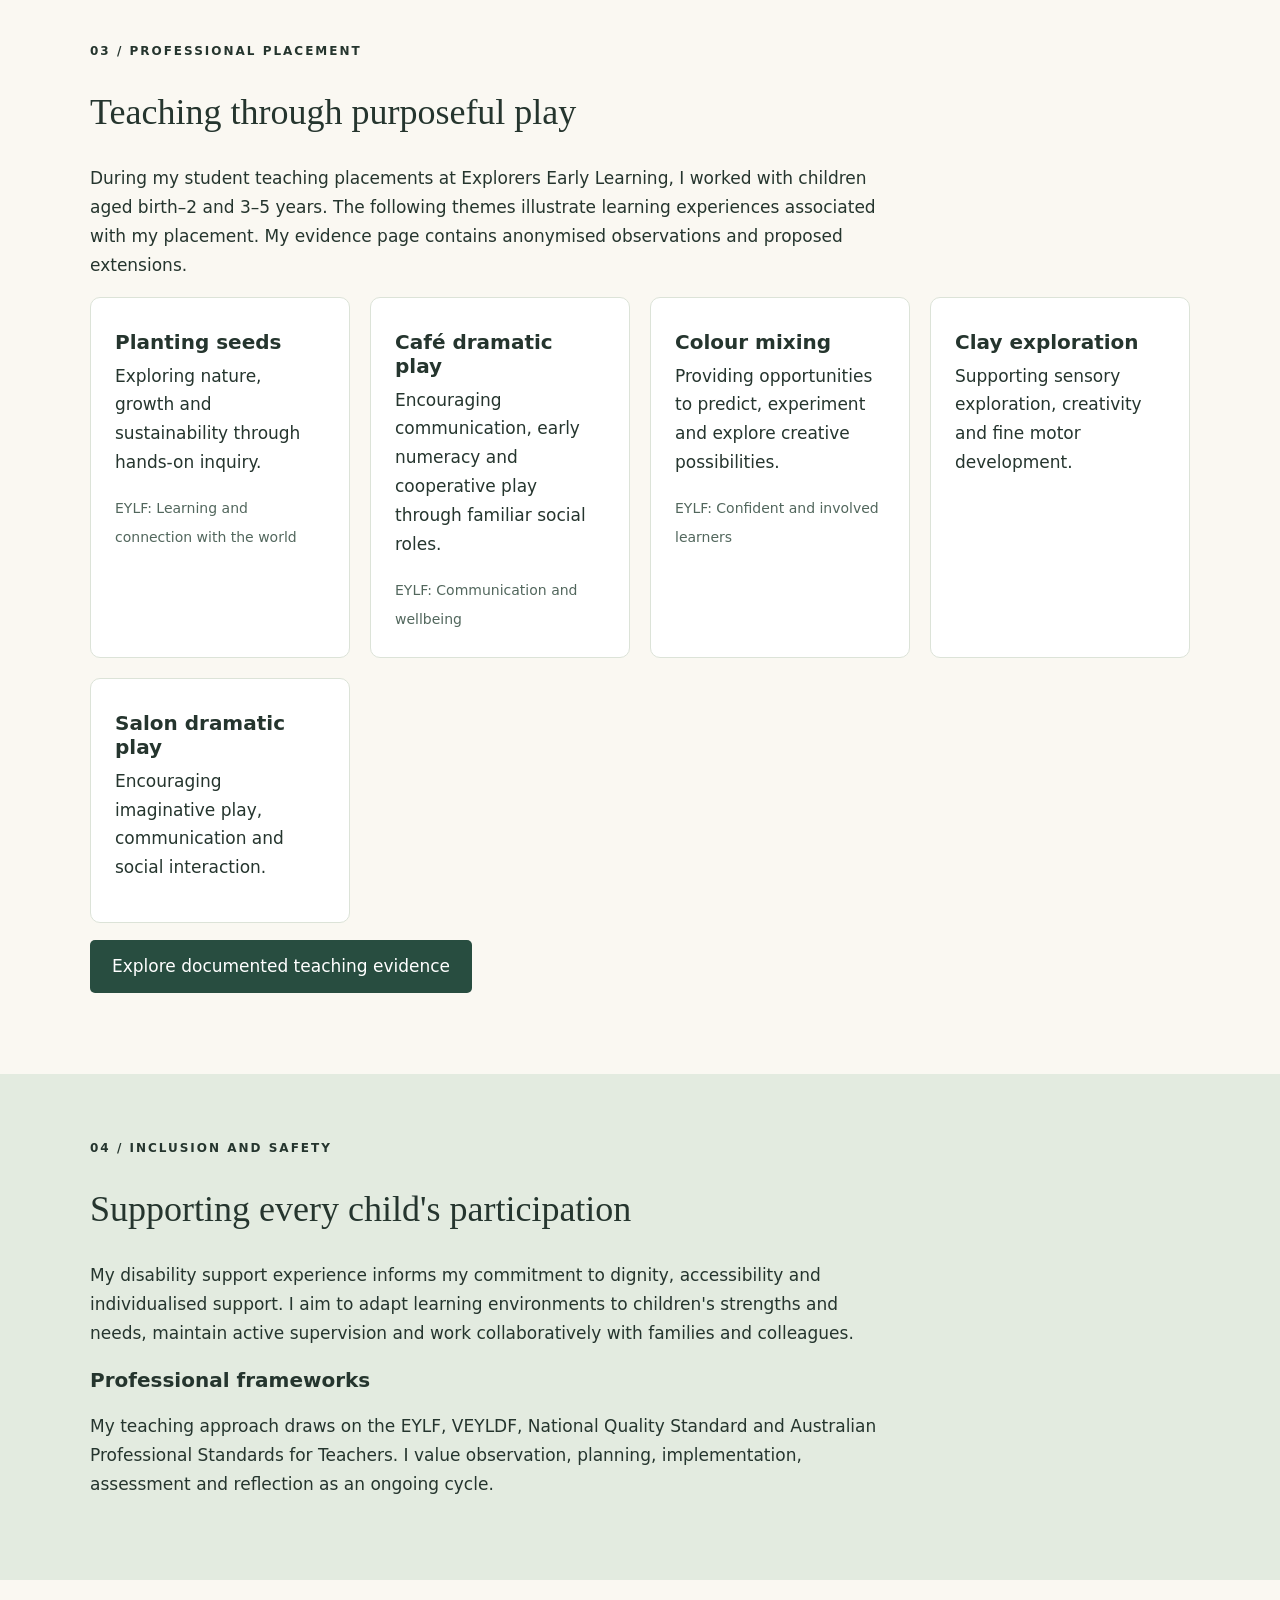
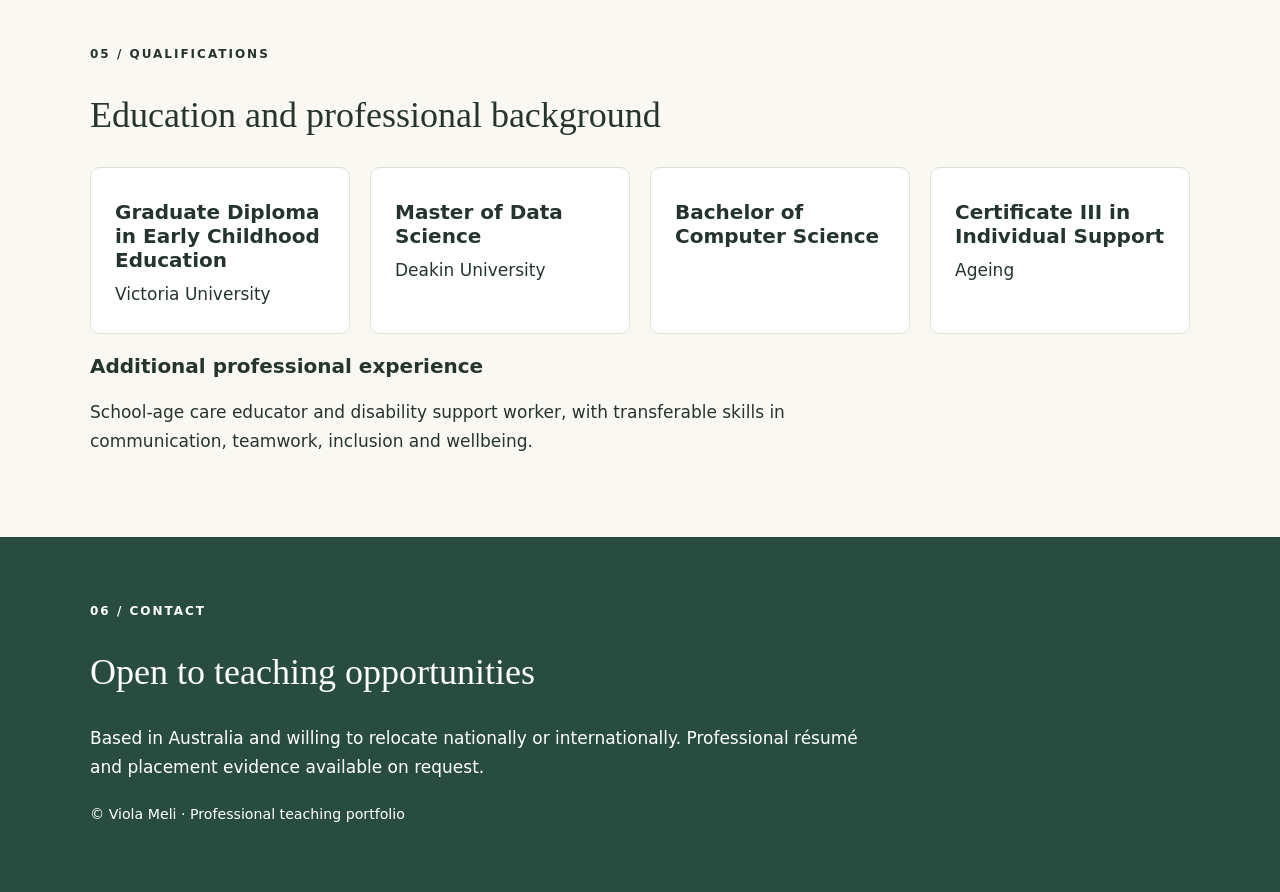
==== commit 90e4ea8d: "Add files via upload" ====
--- a/index.html
+++ b/index.html
@@ -1 +1 @@
-<!doctype html><html lang="en"><head><meta charset="utf-8"><meta name="viewport" content="width=device-width,initial-scale=1"><meta name="description" content="Viola Meli — Early Childhood Teacher professional portfolio"><title>Viola Meli | Early Childhood Teacher</title><link rel="stylesheet" href="style.css"></head><body><nav aria-label="Main navigation"><strong>VIOLA MELI</strong><a href="#about">About</a><a href="#philosophy">Philosophy</a><a href="#practice">Teaching practice</a><a href="portfolio.html">Teaching evidence</a><a href="#qualifications">Qualifications</a><a href="#contact">Contact</a><a href="weekly-plans.html">Weekly curriculum plans</a></nav><header><div class="eyebrow">Early Childhood Teacher · Professional Portfolio</div><h1>Nurturing curiosity.<br>Building belonging.</h1><p>I am Viola Meli, a qualified Early Childhood Teacher committed to inclusive, play-based learning and the wellbeing of every child.</p><a class="button" href="#practice">Explore my teaching practice</a></header><section id="about"><div class="eyebrow">01 / About me</div><h2>A multidisciplinary approach to education</h2><p>My background combines early childhood education, school-age care, disability support and data science. I bring a commitment to individualised support, reflective practice, safeguarding and meaningful relationships with children and families.</p><div class="grid"><article class="tile"><h3>VIT</h3>Provisional Early Childhood Teacher registration</article><article class="tile"><h3>ACECQA</h3>Positive skills assessment</article><article class="tile"><h3>Birth–5 years</h3>Professional teaching placement experience</article></div></section><section id="philosophy" class="band"><div class="eyebrow">02 / Teaching philosophy</div><h2>Every child is a capable learner</h2><p>I believe children learn through play, exploration, relationships and meaningful experiences. My approach is to create safe, welcoming environments where children have agency, feel a sense of belonging and are encouraged to investigate their interests. I value partnerships with families, culturally responsive practice and ongoing reflection to support each child's development.</p></section><section id="practice"><div class="eyebrow">03 / Professional placement</div><h2>Teaching through purposeful play</h2><p>During my student teaching placements at Explorers Early Learning, I worked with children aged birth–2 and 3–5 years. The following themes illustrate learning experiences associated with my placement. My evidence page contains anonymised observations and proposed extensions.</p><div class="grid"><article class="tile"><h3>Planting seeds</h3><p>Exploring nature, growth and sustainability through hands-on inquiry.</p><span class="muted">EYLF: Learning and connection with the world</span></article><article class="tile"><h3>Café dramatic play</h3><p>Encouraging communication, early numeracy and cooperative play through familiar social roles.</p><span class="muted">EYLF: Communication and wellbeing</span></article><article class="tile"><h3>Colour mixing</h3><p>Providing opportunities to predict, experiment and explore creative possibilities.</p><span class="muted">EYLF: Confident and involved learners</span></article><article class="tile"><h3>Clay exploration</h3><p>Supporting sensory exploration, creativity and fine motor development.</p></article><article class="tile"><h3>Salon dramatic play</h3><p>Encouraging imaginative play, communication and social interaction.</p></article></div><p><a class="button" href="portfolio.html">Explore documented teaching evidence</a></p></section><section class="band"><div class="eyebrow">04 / Inclusion and safety</div><h2>Supporting every child's participation</h2><p>My disability support experience informs my commitment to dignity, accessibility and individualised support. I aim to adapt learning environments to children's strengths and needs, maintain active supervision and work collaboratively with families and colleagues.</p><h3>Professional frameworks</h3><p>My teaching approach draws on the EYLF, VEYLDF, National Quality Standard and Australian Professional Standards for Teachers. I value observation, planning, implementation, assessment and reflection as an ongoing cycle.</p></section><section id="qualifications"><div class="eyebrow">05 / Qualifications</div><h2>Education and professional background</h2><div class="grid"><article class="tile"><h3>Graduate Diploma in Early Childhood Education</h3>Victoria University</article><article class="tile"><h3>Master of Data Science</h3>Deakin University</article><article class="tile"><h3>Bachelor of Computer Science</h3></article><article class="tile"><h3>Certificate III in Individual Support</h3>Ageing</article></div><h3>Additional professional experience</h3><p>School-age care educator and disability support worker, with transferable skills in communication, teamwork, inclusion and wellbeing.</p></section><footer id="contact"><div class="eyebrow">06 / Contact</div><h2>Open to teaching opportunities</h2><p>Based in Australia and willing to relocate nationally or internationally. Professional résumé and placement evidence available on request.</p><!-- Add a professional email or LinkedIn link here before sharing with recruiters. --><small>© Viola Meli · Professional teaching portfolio</small></footer></body></html>
+<!doctype html><html lang="en"><head><meta charset="utf-8"><meta name="viewport" content="width=device-width,initial-scale=1"><meta name="description" content="Viola Meli — Early Childhood Teacher professional portfolio"><title>Viola Meli | Early Childhood Teacher</title><link rel="stylesheet" href="style.css"></head><body><nav aria-label="Main navigation"><strong>VIOLA MELI</strong><a href="#about">About</a><a href="#philosophy">Philosophy</a><a href="#practice">Teaching practice</a><a href="portfolio.html">Teaching evidence</a><a href="#qualifications">Qualifications</a><a href="#contact">Contact</a><a href="weekly-plans.html">Weekly curriculum plans</a><a href="completed-cycles.html">Planning cycle case studies</a></nav><header><div class="eyebrow">Early Childhood Teacher · Professional Portfolio</div><h1>Nurturing curiosity.<br>Building belonging.</h1><p>I am Viola Meli, a qualified Early Childhood Teacher committed to inclusive, play-based learning and the wellbeing of every child.</p><a class="button" href="#practice">Explore my teaching practice</a></header><section id="about"><div class="eyebrow">01 / About me</div><h2>A multidisciplinary approach to education</h2><p>My background combines early childhood education, school-age care, disability support and data science. I bring a commitment to individualised support, reflective practice, safeguarding and meaningful relationships with children and families.</p><div class="grid"><article class="tile"><h3>VIT</h3>Provisional Early Childhood Teacher registration</article><article class="tile"><h3>ACECQA</h3>Positive skills assessment</article><article class="tile"><h3>Birth–5 years</h3>Professional teaching placement experience</article></div></section><section id="philosophy" class="band"><div class="eyebrow">02 / Teaching philosophy</div><h2>Every child is a capable learner</h2><p>I believe children learn through play, exploration, relationships and meaningful experiences. My approach is to create safe, welcoming environments where children have agency, feel a sense of belonging and are encouraged to investigate their interests. I value partnerships with families, culturally responsive practice and ongoing reflection to support each child's development.</p></section><section id="practice"><div class="eyebrow">03 / Professional placement</div><h2>Teaching through purposeful play</h2><p>During my student teaching placements at Explorers Early Learning, I worked with children aged birth–2 and 3–5 years. The following themes illustrate learning experiences associated with my placement. My evidence page contains anonymised observations and proposed extensions.</p><div class="grid"><article class="tile"><h3>Planting seeds</h3><p>Exploring nature, growth and sustainability through hands-on inquiry.</p><span class="muted">EYLF: Learning and connection with the world</span></article><article class="tile"><h3>Café dramatic play</h3><p>Encouraging communication, early numeracy and cooperative play through familiar social roles.</p><span class="muted">EYLF: Communication and wellbeing</span></article><article class="tile"><h3>Colour mixing</h3><p>Providing opportunities to predict, experiment and explore creative possibilities.</p><span class="muted">EYLF: Confident and involved learners</span></article><article class="tile"><h3>Clay exploration</h3><p>Supporting sensory exploration, creativity and fine motor development.</p></article><article class="tile"><h3>Salon dramatic play</h3><p>Encouraging imaginative play, communication and social interaction.</p></article></div><p><a class="button" href="portfolio.html">Explore documented teaching evidence</a></p></section><section class="band"><div class="eyebrow">04 / Inclusion and safety</div><h2>Supporting every child's participation</h2><p>My disability support experience informs my commitment to dignity, accessibility and individualised support. I aim to adapt learning environments to children's strengths and needs, maintain active supervision and work collaboratively with families and colleagues.</p><h3>Professional frameworks</h3><p>My teaching approach draws on the EYLF, VEYLDF, National Quality Standard and Australian Professional Standards for Teachers. I value observation, planning, implementation, assessment and reflection as an ongoing cycle.</p></section><section id="qualifications"><div class="eyebrow">05 / Qualifications</div><h2>Education and professional background</h2><div class="grid"><article class="tile"><h3>Graduate Diploma in Early Childhood Education</h3>Victoria University</article><article class="tile"><h3>Master of Data Science</h3>Deakin University</article><article class="tile"><h3>Bachelor of Computer Science</h3></article><article class="tile"><h3>Certificate III in Individual Support</h3>Ageing</article></div><h3>Additional professional experience</h3><p>School-age care educator and disability support worker, with transferable skills in communication, teamwork, inclusion and wellbeing.</p></section><footer id="contact"><div class="eyebrow">06 / Contact</div><h2>Open to teaching opportunities</h2><p>Based in Australia and willing to relocate nationally or internationally. Professional résumé and placement evidence available on request.</p><!-- Add a professional email or LinkedIn link here before sharing with recruiters. --><small>© Viola Meli · Professional teaching portfolio</small></footer></body></html>
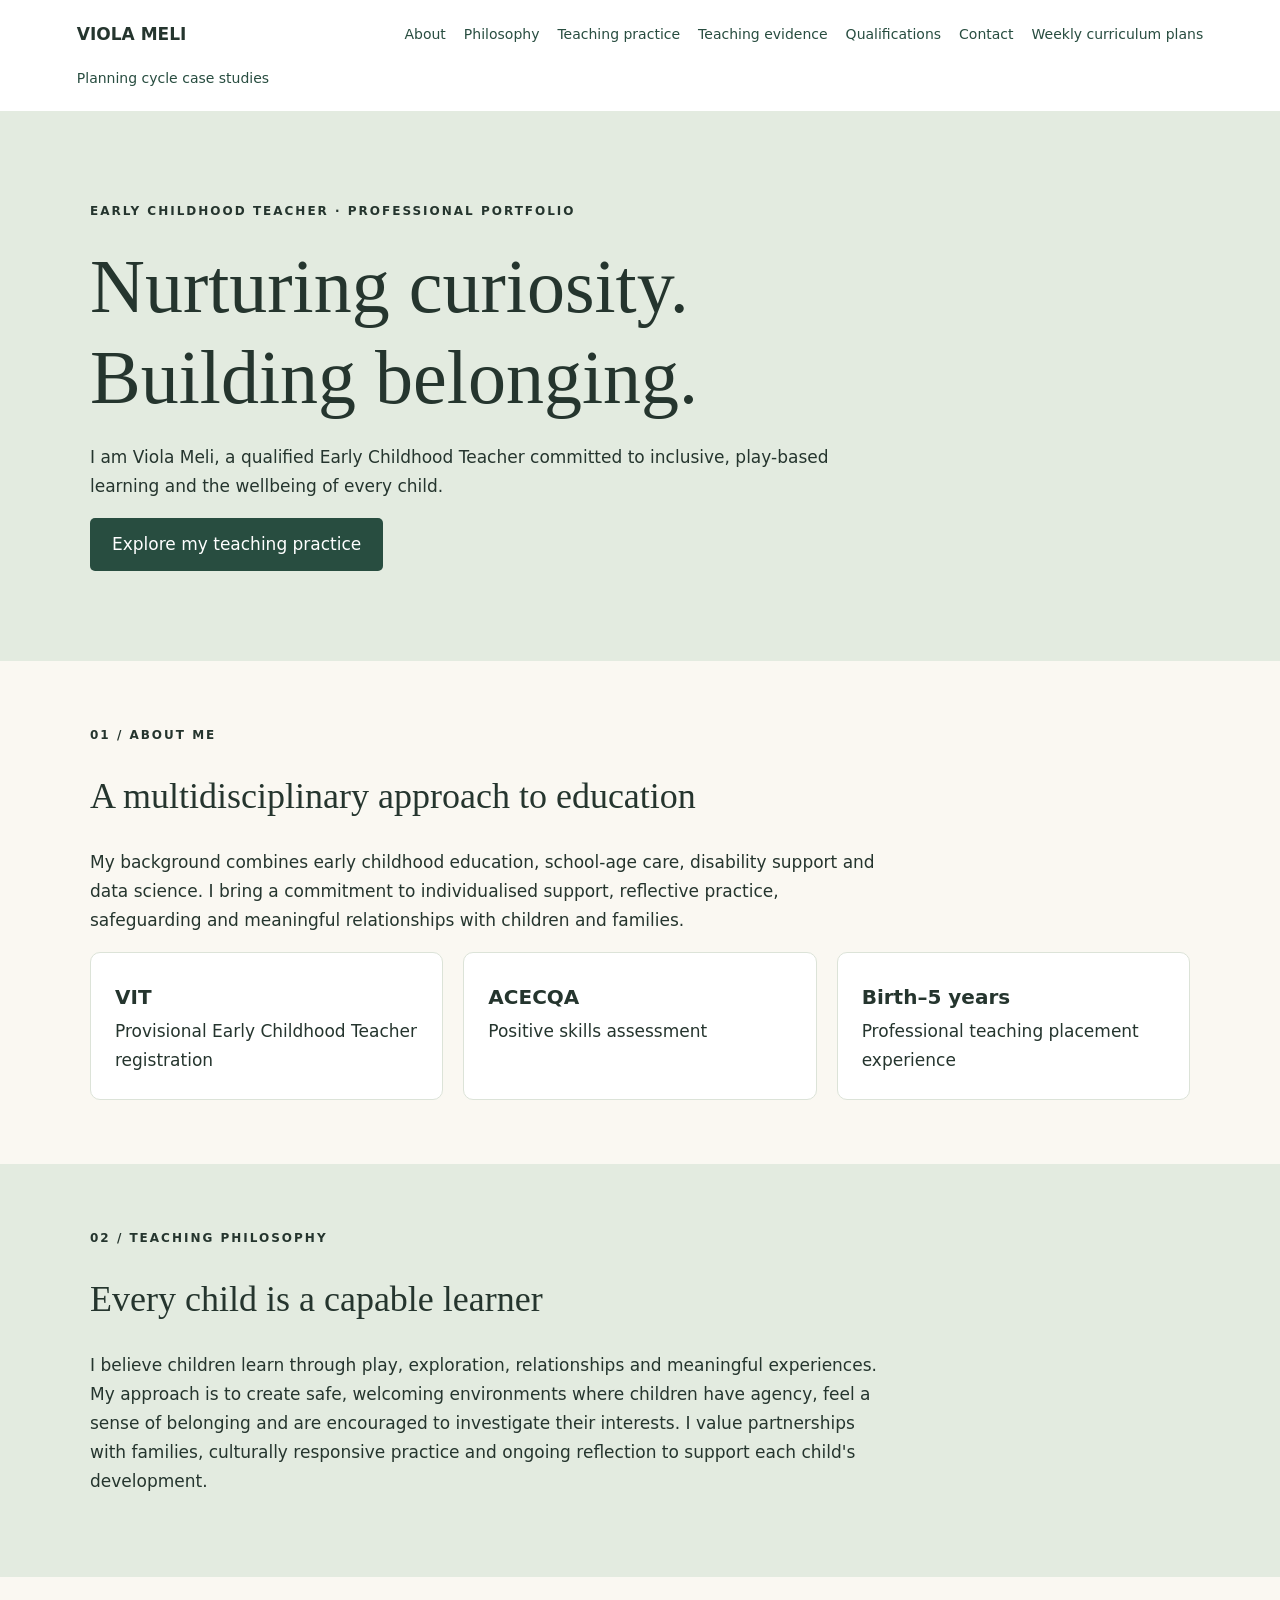
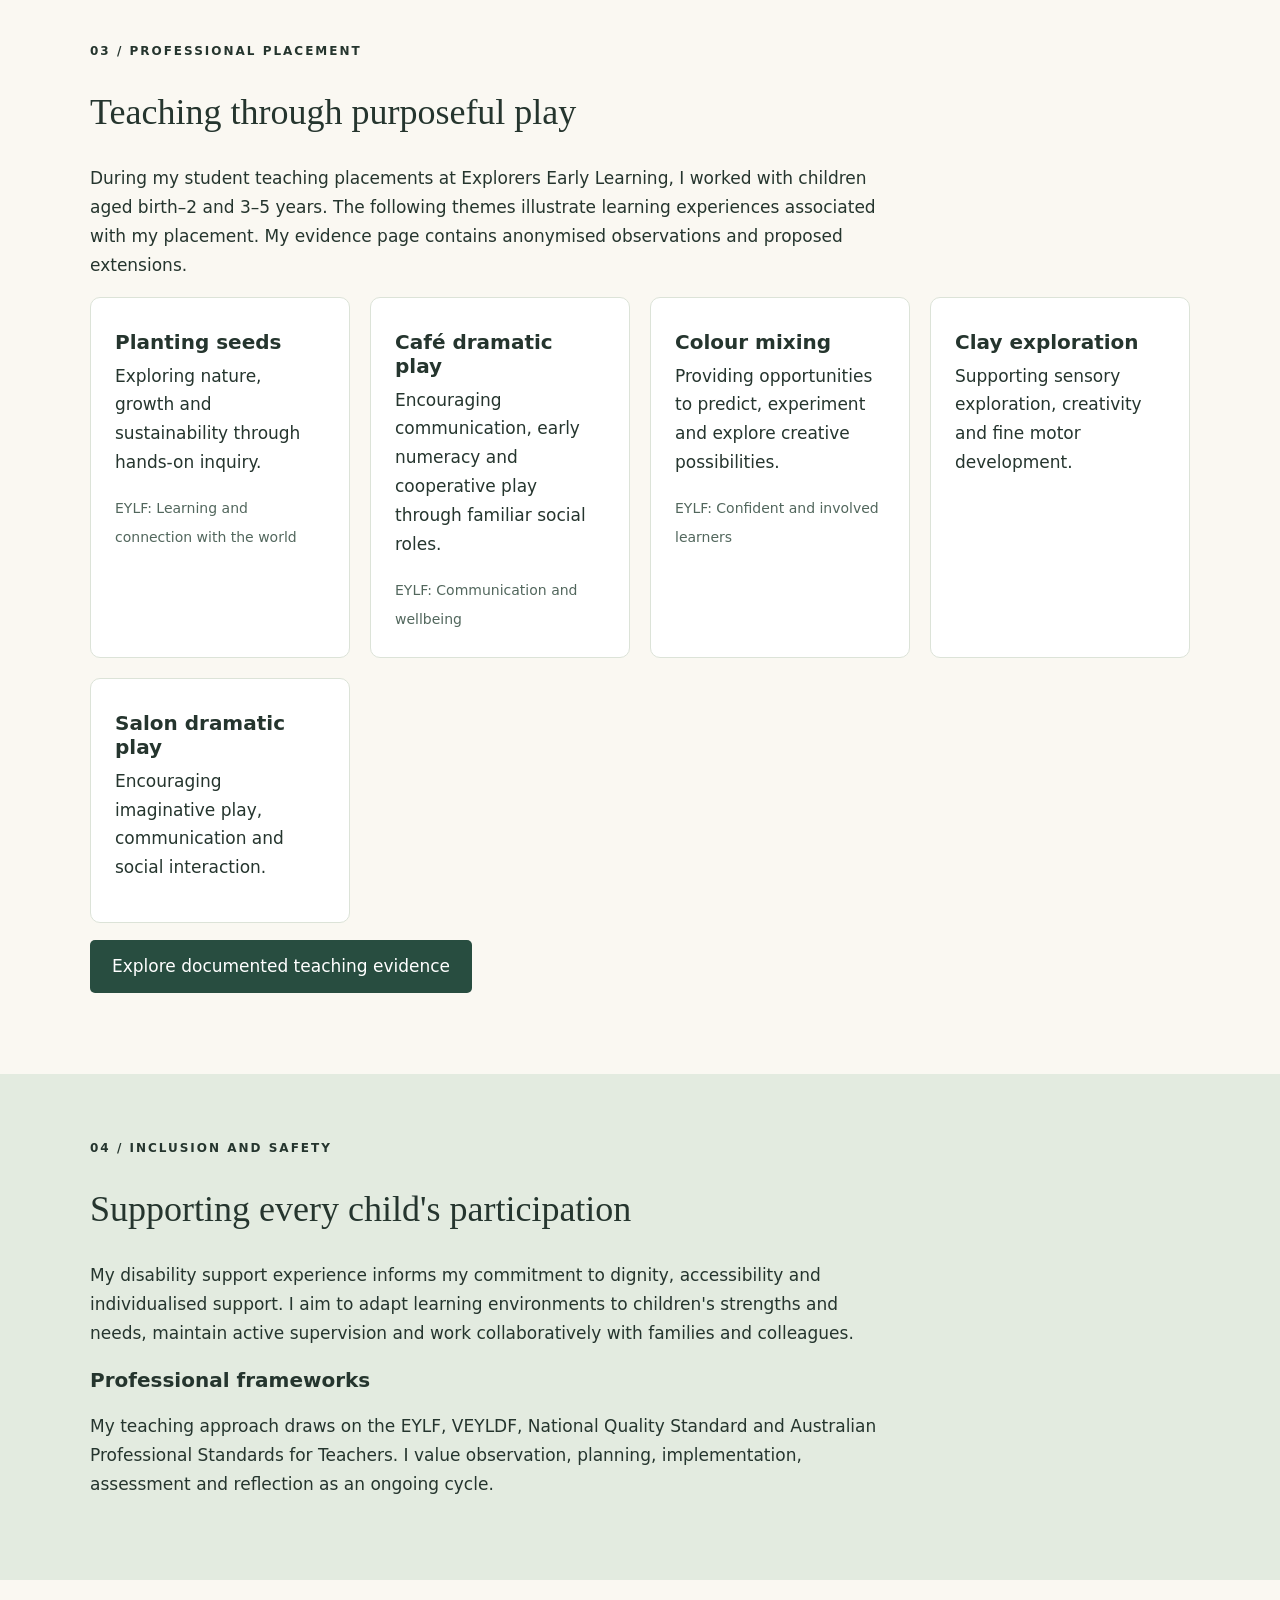
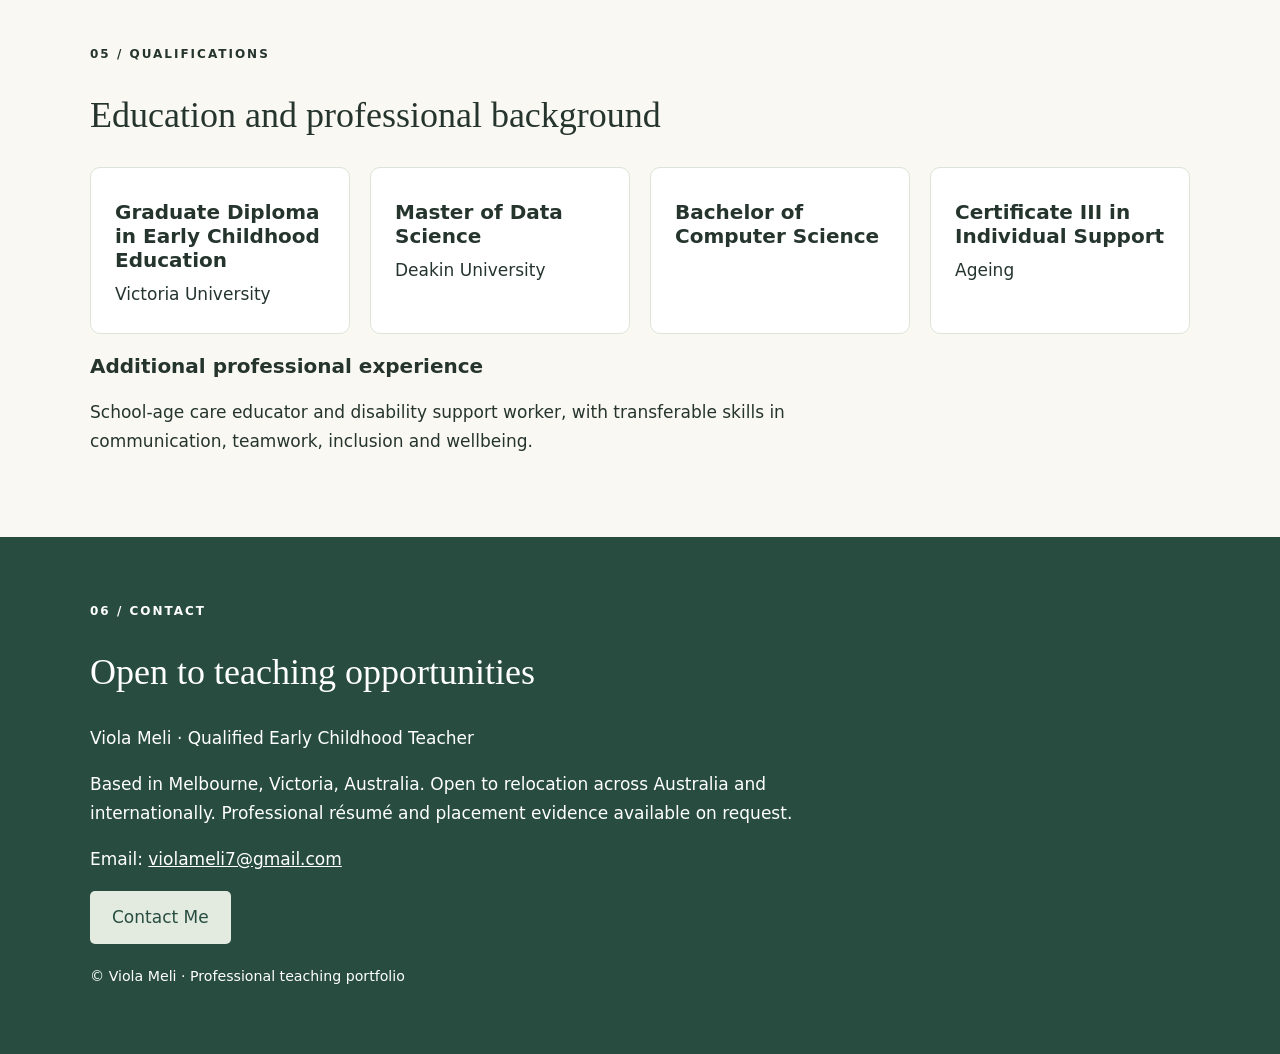
==== commit 5bafae4c: "Add files via upload" ====
--- a/index.html
+++ b/index.html
@@ -1 +1 @@
-<!doctype html><html lang="en"><head><meta charset="utf-8"><meta name="viewport" content="width=device-width,initial-scale=1"><meta name="description" content="Viola Meli — Early Childhood Teacher professional portfolio"><title>Viola Meli | Early Childhood Teacher</title><link rel="stylesheet" href="style.css"></head><body><nav aria-label="Main navigation"><strong>VIOLA MELI</strong><a href="#about">About</a><a href="#philosophy">Philosophy</a><a href="#practice">Teaching practice</a><a href="portfolio.html">Teaching evidence</a><a href="#qualifications">Qualifications</a><a href="#contact">Contact</a><a href="weekly-plans.html">Weekly curriculum plans</a><a href="completed-cycles.html">Planning cycle case studies</a></nav><header><div class="eyebrow">Early Childhood Teacher · Professional Portfolio</div><h1>Nurturing curiosity.<br>Building belonging.</h1><p>I am Viola Meli, a qualified Early Childhood Teacher committed to inclusive, play-based learning and the wellbeing of every child.</p><a class="button" href="#practice">Explore my teaching practice</a></header><section id="about"><div class="eyebrow">01 / About me</div><h2>A multidisciplinary approach to education</h2><p>My background combines early childhood education, school-age care, disability support and data science. I bring a commitment to individualised support, reflective practice, safeguarding and meaningful relationships with children and families.</p><div class="grid"><article class="tile"><h3>VIT</h3>Provisional Early Childhood Teacher registration</article><article class="tile"><h3>ACECQA</h3>Positive skills assessment</article><article class="tile"><h3>Birth–5 years</h3>Professional teaching placement experience</article></div></section><section id="philosophy" class="band"><div class="eyebrow">02 / Teaching philosophy</div><h2>Every child is a capable learner</h2><p>I believe children learn through play, exploration, relationships and meaningful experiences. My approach is to create safe, welcoming environments where children have agency, feel a sense of belonging and are encouraged to investigate their interests. I value partnerships with families, culturally responsive practice and ongoing reflection to support each child's development.</p></section><section id="practice"><div class="eyebrow">03 / Professional placement</div><h2>Teaching through purposeful play</h2><p>During my student teaching placements at Explorers Early Learning, I worked with children aged birth–2 and 3–5 years. The following themes illustrate learning experiences associated with my placement. My evidence page contains anonymised observations and proposed extensions.</p><div class="grid"><article class="tile"><h3>Planting seeds</h3><p>Exploring nature, growth and sustainability through hands-on inquiry.</p><span class="muted">EYLF: Learning and connection with the world</span></article><article class="tile"><h3>Café dramatic play</h3><p>Encouraging communication, early numeracy and cooperative play through familiar social roles.</p><span class="muted">EYLF: Communication and wellbeing</span></article><article class="tile"><h3>Colour mixing</h3><p>Providing opportunities to predict, experiment and explore creative possibilities.</p><span class="muted">EYLF: Confident and involved learners</span></article><article class="tile"><h3>Clay exploration</h3><p>Supporting sensory exploration, creativity and fine motor development.</p></article><article class="tile"><h3>Salon dramatic play</h3><p>Encouraging imaginative play, communication and social interaction.</p></article></div><p><a class="button" href="portfolio.html">Explore documented teaching evidence</a></p></section><section class="band"><div class="eyebrow">04 / Inclusion and safety</div><h2>Supporting every child's participation</h2><p>My disability support experience informs my commitment to dignity, accessibility and individualised support. I aim to adapt learning environments to children's strengths and needs, maintain active supervision and work collaboratively with families and colleagues.</p><h3>Professional frameworks</h3><p>My teaching approach draws on the EYLF, VEYLDF, National Quality Standard and Australian Professional Standards for Teachers. I value observation, planning, implementation, assessment and reflection as an ongoing cycle.</p></section><section id="qualifications"><div class="eyebrow">05 / Qualifications</div><h2>Education and professional background</h2><div class="grid"><article class="tile"><h3>Graduate Diploma in Early Childhood Education</h3>Victoria University</article><article class="tile"><h3>Master of Data Science</h3>Deakin University</article><article class="tile"><h3>Bachelor of Computer Science</h3></article><article class="tile"><h3>Certificate III in Individual Support</h3>Ageing</article></div><h3>Additional professional experience</h3><p>School-age care educator and disability support worker, with transferable skills in communication, teamwork, inclusion and wellbeing.</p></section><footer id="contact"><div class="eyebrow">06 / Contact</div><h2>Open to teaching opportunities</h2><p>Based in Australia and willing to relocate nationally or internationally. Professional résumé and placement evidence available on request.</p><!-- Add a professional email or LinkedIn link here before sharing with recruiters. --><small>© Viola Meli · Professional teaching portfolio</small></footer></body></html>
+<!doctype html><html lang="en"><head><meta charset="utf-8"><meta name="viewport" content="width=device-width,initial-scale=1"><meta name="description" content="Viola Meli — Early Childhood Teacher professional portfolio"><title>Viola Meli | Early Childhood Teacher</title><link rel="stylesheet" href="style.css"></head><body><nav aria-label="Main navigation"><strong>VIOLA MELI</strong><a href="#about">About</a><a href="#philosophy">Philosophy</a><a href="#practice">Teaching practice</a><a href="portfolio.html">Teaching evidence</a><a href="#qualifications">Qualifications</a><a href="#contact">Contact</a><a href="weekly-plans.html">Weekly curriculum plans</a><a href="completed-cycles.html">Planning cycle case studies</a></nav><header><div class="eyebrow">Early Childhood Teacher · Professional Portfolio</div><h1>Nurturing curiosity.<br>Building belonging.</h1><p>I am Viola Meli, a qualified Early Childhood Teacher committed to inclusive, play-based learning and the wellbeing of every child.</p><a class="button" href="#practice">Explore my teaching practice</a></header><section id="about"><div class="eyebrow">01 / About me</div><h2>A multidisciplinary approach to education</h2><p>My background combines early childhood education, school-age care, disability support and data science. I bring a commitment to individualised support, reflective practice, safeguarding and meaningful relationships with children and families.</p><div class="grid"><article class="tile"><h3>VIT</h3>Provisional Early Childhood Teacher registration</article><article class="tile"><h3>ACECQA</h3>Positive skills assessment</article><article class="tile"><h3>Birth–5 years</h3>Professional teaching placement experience</article></div></section><section id="philosophy" class="band"><div class="eyebrow">02 / Teaching philosophy</div><h2>Every child is a capable learner</h2><p>I believe children learn through play, exploration, relationships and meaningful experiences. My approach is to create safe, welcoming environments where children have agency, feel a sense of belonging and are encouraged to investigate their interests. I value partnerships with families, culturally responsive practice and ongoing reflection to support each child's development.</p></section><section id="practice"><div class="eyebrow">03 / Professional placement</div><h2>Teaching through purposeful play</h2><p>During my student teaching placements at Explorers Early Learning, I worked with children aged birth–2 and 3–5 years. The following themes illustrate learning experiences associated with my placement. My evidence page contains anonymised observations and proposed extensions.</p><div class="grid"><article class="tile"><h3>Planting seeds</h3><p>Exploring nature, growth and sustainability through hands-on inquiry.</p><span class="muted">EYLF: Learning and connection with the world</span></article><article class="tile"><h3>Café dramatic play</h3><p>Encouraging communication, early numeracy and cooperative play through familiar social roles.</p><span class="muted">EYLF: Communication and wellbeing</span></article><article class="tile"><h3>Colour mixing</h3><p>Providing opportunities to predict, experiment and explore creative possibilities.</p><span class="muted">EYLF: Confident and involved learners</span></article><article class="tile"><h3>Clay exploration</h3><p>Supporting sensory exploration, creativity and fine motor development.</p></article><article class="tile"><h3>Salon dramatic play</h3><p>Encouraging imaginative play, communication and social interaction.</p></article></div><p><a class="button" href="portfolio.html">Explore documented teaching evidence</a></p></section><section class="band"><div class="eyebrow">04 / Inclusion and safety</div><h2>Supporting every child's participation</h2><p>My disability support experience informs my commitment to dignity, accessibility and individualised support. I aim to adapt learning environments to children's strengths and needs, maintain active supervision and work collaboratively with families and colleagues.</p><h3>Professional frameworks</h3><p>My teaching approach draws on the EYLF, VEYLDF, National Quality Standard and Australian Professional Standards for Teachers. I value observation, planning, implementation, assessment and reflection as an ongoing cycle.</p></section><section id="qualifications"><div class="eyebrow">05 / Qualifications</div><h2>Education and professional background</h2><div class="grid"><article class="tile"><h3>Graduate Diploma in Early Childhood Education</h3>Victoria University</article><article class="tile"><h3>Master of Data Science</h3>Deakin University</article><article class="tile"><h3>Bachelor of Computer Science</h3></article><article class="tile"><h3>Certificate III in Individual Support</h3>Ageing</article></div><h3>Additional professional experience</h3><p>School-age care educator and disability support worker, with transferable skills in communication, teamwork, inclusion and wellbeing.</p></section><footer id="contact"><div class="eyebrow">06 / Contact</div><h2>Open to teaching opportunities</h2><p>Viola Meli · Qualified Early Childhood Teacher</p><p>Based in Melbourne, Victoria, Australia. Open to relocation across Australia and internationally. Professional résumé and placement evidence available on request.</p><p>Email: <a href="mailto:violameli7@gmail.com" style="color:inherit;text-decoration:underline">violameli7@gmail.com</a></p><p><a class="button" style="background:#e3ebe0;color:#284d40" href="mailto:violameli7@gmail.com">Contact Me</a></p><small>© Viola Meli · Professional teaching portfolio</small></footer></body></html>
--- a/style.css
+++ b/style.css
@@ -1,4 +1,5 @@
 
 :root{--green:#284d40;--sage:#e3ebe0;--cream:#faf8f2;--ink:#25352e}*{box-sizing:border-box}html{scroll-behavior:smooth}body{margin:0;background:var(--cream);color:var(--ink);font:17px/1.7 system-ui,sans-serif}header,section,footer{padding:clamp(24px,5vw,70px) max(6vw,calc((100vw - 1100px)/2))}nav{display:flex;flex-wrap:wrap;gap:18px;align-items:center;padding:20px 6%;background:white}nav strong{margin-right:auto}a{color:var(--green)}nav a{text-decoration:none;font-size:14px}header{background:var(--sage);padding-top:90px;padding-bottom:90px}h1,h2,h3{line-height:1.2}h1,h2{font-family:Georgia,serif;font-weight:normal}h1{font-size:clamp(40px,7vw,76px);max-width:850px;margin:20px 0}h2{font-size:36px}h3{font-size:20px}.eyebrow{font-size:12px;letter-spacing:2px;text-transform:uppercase;font-weight:bold}.button{display:inline-block;background:var(--green);color:white;padding:12px 22px;border-radius:5px;text-decoration:none}.grid{display:grid;grid-template-columns:repeat(auto-fit,minmax(min(100%,250px),1fr));gap:20px}.tile{background:white;border:1px solid #dce3d8;border-radius:10px;padding:24px}.muted{color:#52675d;font-size:14px}.band{background:var(--sage)}footer{background:var(--green);color:white}footer a{color:white}p{max-width:800px}a:focus-visible{outline:3px solid #a67d34;outline-offset:4px}
  details{margin-top:16px}summary{cursor:pointer;font-weight:600;color:var(--green)}select{font:inherit;padding:10px;border:1px solid #a6b5a9;border-radius:5px;background:white;color:var(--ink)}.tags{font-size:13px;color:var(--green);font-weight:600}.evidence-grid{display:grid;grid-template-columns:repeat(auto-fit,minmax(min(100%,340px),1fr));gap:20px}.tile p{margin:8px 0 16px}.tile h3{margin:8px 0}.tile h4{margin-bottom:0} 
-[hidden]{display:none!important}+[hidden]{display:none!important}
+.cycle-jump{display:flex;flex-wrap:wrap;gap:12px;margin-bottom:24px}.cycle{margin-bottom:28px;scroll-margin-top:20px}.cycle-meta{display:grid;grid-template-columns:repeat(auto-fit,minmax(min(100%,210px),1fr));gap:12px;background:var(--cream);padding:18px;border-radius:6px}.cycle-meta dt{font-size:12px;text-transform:uppercase;font-weight:bold;color:var(--green)}.cycle-meta dd{margin:4px 0}.cycle .cycle-part{background:var(--sage);padding:14px;margin:28px 0 18px;border-radius:5px}.cycle h4{color:var(--green);margin-top:20px}.cycle p{max-width:850px}@media print{nav,.cycle-jump,footer{display:none}header,section{padding:12px}header{background:white}h1{font-size:28px}.cycle{border:0;padding:0;break-before:page}.cycle h4{break-after:avoid}}
